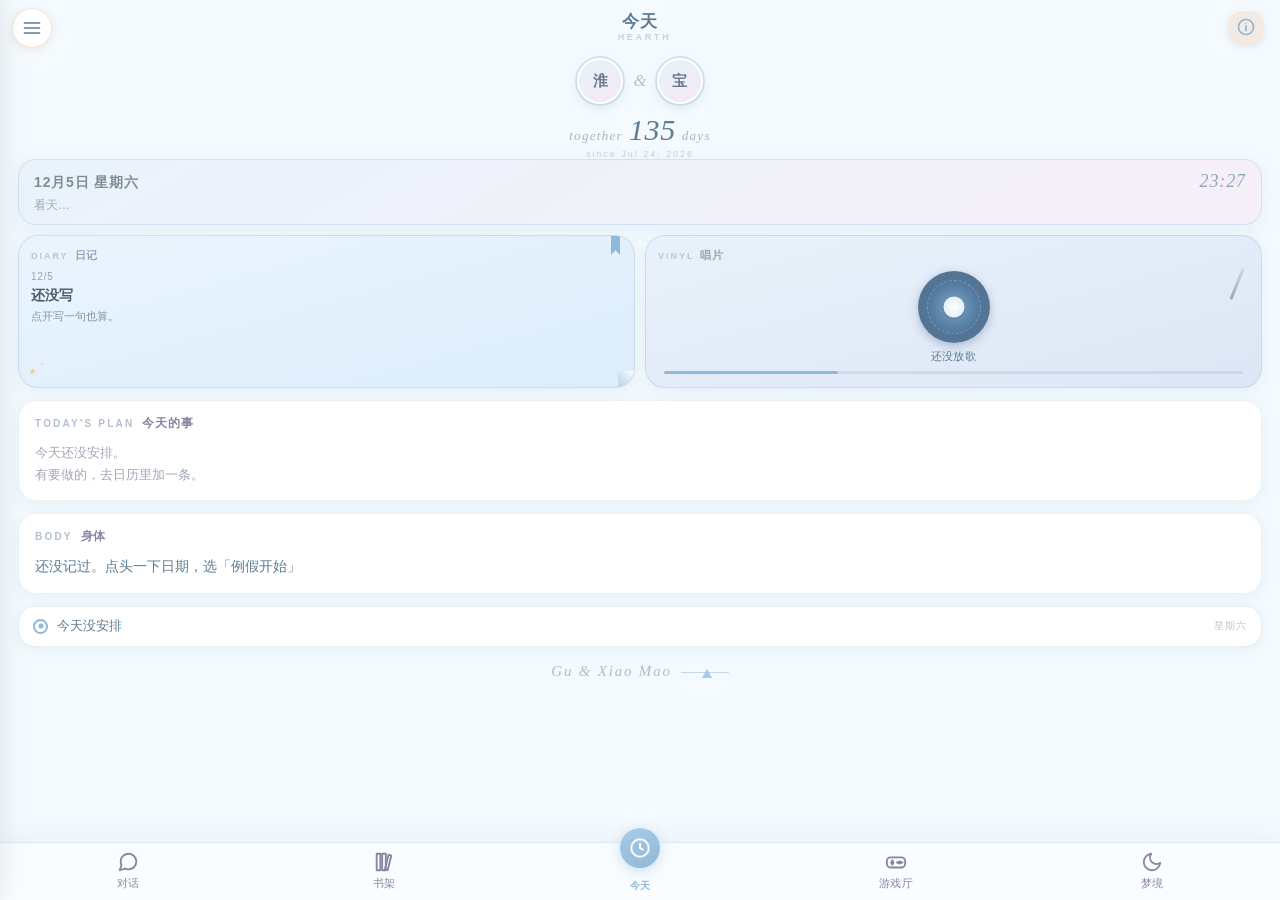
==== index.html @ 6eb89fcd "profile+ctxbar+modelparams+meminject" ====
<!DOCTYPE html>
<html lang="zh-CN">
<head>
    <meta charset="UTF-8">
    <meta name="viewport" content="width=device-width, initial-scale=1.0, maximum-scale=1.0, user-scalable=no, viewport-fit=cover">
    <meta name="theme-color" content="#FFF8F0">
    <meta name="apple-mobile-web-app-capable" content="yes">
    <meta name="apple-mobile-web-app-status-bar-style" content="default">
    <meta name="apple-mobile-web-app-title" content="Sonagi">
    <link rel="manifest" href="manifest.json">
    <title>Sonagi</title>
    <style>
        /* ===== 全局变量 ===== */
        :root {
            --bg-cream: #FFF8F0;
            --bg-cream-dark: #1A1714;
            --brown: #8B6F47;
            --brown-light: #C4A882;
            --brown-dark: #5C4A32;
            --orange: #E8975C;
            --orange-light: #F5C9A8;
            --text-main: #3D2B1F;
            --text-soft: #7A6B5D;
            --card-bg: #FFF;
            --shadow: 0 2px 12px rgba(139, 111, 71, 0.08);
            --radius: 16px;
            --nav-h: 60px;
            --safe-top: env(safe-area-inset-top, 0px);
            --safe-bottom: env(safe-area-inset-bottom, 0px);
        }

        /* ===== 暗色主题 ===== */
        [data-theme="dark"] {
            --bg-cream: #1A1714;
            --card-bg: #2A2520;
            --text-main: #F0E6D9;
            --text-soft: #A8978A;
            --brown: #C4A882;
            --brown-light: #8B6F47;
            --brown-dark: #5C4A32;
            --orange: #E8975C;
            --shadow: 0 2px 12px rgba(0, 0, 0, 0.3);
        }

        /* ===== Reset ===== */
        * { margin: 0; padding: 0; box-sizing: border-box; -webkit-tap-highlight-color: transparent; }

        html, body {
            height: 100%;
            overflow: hidden;
            font-family: -apple-system, "PingFang SC", "Noto Sans SC", sans-serif;
            background: var(--bg-cream);
            color: var(--text-main);
            transition: background 0.3s, color 0.3s;
        }

        /* ===== App容器 ===== */
        #app {
            width: 100%;
            height: 100%;
            display: flex;
            flex-direction: column;
            position: relative;
        }

        /* ===== 顶部栏 ===== */
        .top-bar {
            height: 48px;
            padding: var(--safe-top) 16px 0;
            display: flex;
            align-items: center;
            justify-content: space-between;
            flex-shrink: 0;
            background: var(--bg-cream);
        }
        .top-bar .title {
            font-size: 18px;
            font-weight: 600;
            color: var(--brown);
        }
        .top-bar .icon-btn {
            width: 36px;
            height: 36px;
            border: none;
            background: none;
            color: var(--brown);
            font-size: 20px;
            display: flex;
            align-items: center;
            justify-content: center;
            border-radius: 50%;
            cursor: pointer;
        }
        .top-bar .icon-btn:active { background: rgba(139,111,71,0.1); }

        /* ===== 页面容器 ===== */
        .pages {
            flex: 1;
            overflow: hidden;
            position: relative;
        }
        .page {
            position: absolute;
            top: 0; left: 0; right: 0; bottom: 0;
            overflow-y: auto;
            -webkit-overflow-scrolling: touch;
            display: none;
            padding: 8px 16px 16px;
        }
        .page.active { display: block; }

        /* ===== 侧边栏（浮层模式） ===== */
        .side-nav {
            position: fixed;
            left: 0;
            top: 0;
            bottom: 0;
            width: 180px;
            background: var(--bg-cream);
            border-right: 1px solid rgba(139,111,71,0.12);
            display: flex;
            flex-direction: column;
            padding-top: var(--safe-top);
            z-index: 300;
            transform: translateX(-100%);
            transition: transform 0.25s ease;
            box-shadow: 4px 0 24px rgba(0,0,0,0.08);
        }
        .side-nav.open { transform: translateX(0); }
        .side-nav .nav-header {
            height: 48px;
            display: flex;
            align-items: center;
            justify-content: flex-end;
            padding-right: 12px;
            border-bottom: 1px solid rgba(139,111,71,0.08);
            flex-shrink: 0;
        }
        .side-nav .nav-header .close-btn {
            width: 32px; height: 32px;
            border: none; background: none;
            color: var(--brown);
            display: flex; align-items: center; justify-content: center;
            border-radius: 50%; cursor: pointer;
        }
        .side-nav .close-btn:active { background: rgba(139,111,71,0.1); }
        .side-nav .nav-items {
            flex: 1;
            display: flex;
            flex-direction: column;
            padding: 8px 0;
            gap: 4px;
        }
        .side-nav .nav-item {
            border: none;
            background: none;
            display: flex;
            align-items: center;
            gap: 12px;
            padding: 12px 20px;
            color: var(--text-soft);
            font-size: 15px;
            cursor: pointer;
            transition: color 0.2s, background 0.2s;
            white-space: nowrap;
            text-align: left;
            width: 100%;
        }
        .side-nav .nav-item svg { flex-shrink: 0; }
        .side-nav .nav-item:active { background: rgba(139,111,71,0.08); }
        .side-nav .nav-item.active { color: var(--orange); }
        .side-nav .nav-item.active svg { color: var(--orange); }

        /* 浮动菜单按钮 */
        .menu-fab {
            position: fixed;
            left: 12px;
            top: calc(var(--safe-top) + 8px);
            width: 40px;
            height: 40px;
            border-radius: 50%;
            background: var(--card-bg);
            border: 1px solid rgba(139,111,71,0.15);
            color: var(--brown);
            display: flex;
            align-items: center;
            justify-content: center;
            cursor: pointer;
            z-index: 250;
            box-shadow: 0 2px 8px rgba(139,111,71,0.12);
        }
        .menu-fab:active { opacity: 0.7; }

        /* 遮罩层 */
        .nav-overlay {
            position: fixed;
            top: 0; left: 0; right: 0; bottom: 0;
            background: rgba(0,0,0,0.15);
            z-index: 280;
            display: none;
        }
        .nav-overlay.show { display: block; }

        /* 主内容区不再左移 */
        #app { margin-left: 0; }

        /* ===== 对话页 ===== */
        #page-chat { padding: 0; }
        .chat-area {
            height: 100%;
            display: flex;
            flex-direction: column;
        }
        .chat-messages {
            flex: 1;
            overflow-y: auto;
            padding: 12px 16px;
            display: flex;
            flex-direction: column;
            gap: 8px;
        }
        .msg {
            max-width: 78%;
            display: flex;
            flex-direction: column;
        }
        .msg.me { align-self: flex-end; align-items: flex-end; }
        .msg.he { align-self: flex-start; align-items: flex-start; }
        .msg .bubble {
            padding: 10px 14px;
            border-radius: var(--bubble-round, 18px);
            font-size: 15px;
            line-height: 1.5;
            word-break: break-word;
            box-shadow: var(--shadow);
        }
        .msg.me .bubble {
            background: var(--orange);
            color: #FFF;
            border-bottom-right-radius: calc(var(--bubble-round, 18px) / 3);
        }
        .msg.he .bubble {
            background: var(--card-bg);
            color: var(--text-main);
            border-bottom-left-radius: calc(var(--bubble-round, 18px) / 3);
        }
        /* 头像 */
        .msg.has-av { position: relative; padding-left: 44px; }
        .msg.has-av.me { padding-left: 0; padding-right: 44px; }
        .msg-av {
            position: absolute; top: 0; left: 0;
            width: 34px; height: 34px;
            border-radius: var(--av-round, 50%);
            background: var(--orange) center/cover no-repeat;
            display: flex; align-items: center; justify-content: center;
            font-size: 12px; color: #FFF; font-weight: 600;
            box-shadow: var(--shadow);
        }
        .msg.has-av.me .msg-av { left: auto; right: 0; }
        /* 有头像时，尾巴角挪到上面（跟着头像走） */
        .msg.he.has-av .bubble { border-bottom-left-radius: var(--bubble-round, 18px); border-top-left-radius: calc(var(--bubble-round, 18px) / 3); }
        .msg.me.has-av .bubble { border-bottom-right-radius: var(--bubble-round, 18px); border-top-right-radius: calc(var(--bubble-round, 18px) / 3); }
        /* 卡片模式 */
        .card-mode .msg {
            max-width: 92%;
            margin-bottom: 4px;
        }
        .card-mode .msg .bubble {
            border-radius: 12px;
            border: 1px solid rgba(139,111,71,0.12);
            border-left: 3px solid var(--orange);
        }
        .card-mode .msg.me .bubble {
            border-left: 1px solid rgba(139,111,71,0.12);
            border-right: 3px solid var(--orange);
        }
        .msg .time {
            font-size: 10px;
            color: var(--text-soft);
            margin-top: 2px;
            padding: 0 4px;
        }

        /* 输入栏 */
        .chat-input-bar {
            display: flex;
            align-items: flex-end;
            padding: 8px 12px;
            gap: 8px;
            background: var(--bg-cream);
            border-top: 1px solid rgba(139,111,71,0.08);
        }
        .chat-input-bar textarea {
            flex: 1;
            border: 1px solid rgba(139,111,71,0.2);
            border-radius: 20px;
            padding: 8px 14px;
            font-size: 15px;
            resize: none;
            max-height: 100px;
            min-height: 36px;
            background: var(--card-bg);
            color: var(--text-main);
            font-family: inherit;
            outline: none;
        }
        .chat-input-bar button {
            width: 36px;
            height: 36px;
            border: none;
            border-radius: 50%;
            background: var(--orange);
            color: #FFF;
            font-size: 18px;
            display: flex;
            align-items: center;
            justify-content: center;
            cursor: pointer;
            flex-shrink: 0;
        }
        .chat-input-bar button:active { opacity: 0.8; }

        /* ===== 日记页 ===== */
        .diary-list { display: flex; flex-direction: column; gap: 12px; }
        .diary-card {
            background: var(--card-bg);
            border-radius: var(--radius);
            padding: 16px;
            box-shadow: var(--shadow);
        }
        .diary-card .date { font-size: 12px; color: var(--text-soft); margin-bottom: 6px; }
        .diary-card .content { font-size: 14px; line-height: 1.6; color: var(--text-main); }
        .diary-card .tag {
            display: inline-block;
            font-size: 10px;
            padding: 2px 8px;
            border-radius: 8px;
            background: var(--orange-light);
            color: var(--brown-dark);
            margin-top: 8px;
        }

        /* ===== 日历页 ===== */
        .calendar-header {
            display: flex;
            justify-content: space-between;
            align-items: center;
            margin-bottom: 12px;
        }
        .calendar-header .month { font-size: 18px; font-weight: 600; color: var(--brown); }
        .calendar-grid {
            display: grid;
            grid-template-columns: repeat(7, 1fr);
            gap: 4px;
        }
        .cal-cell {
            aspect-ratio: 1;
            display: flex;
            flex-direction: column;
            align-items: center;
            justify-content: center;
            border-radius: 8px;
            font-size: 13px;
            color: var(--text-main);
            background: var(--card-bg);
            position: relative;
        }
        .cal-cell.other-month { opacity: 0.3; }
        .cal-cell.today { background: var(--orange); color: #FFF; font-weight: 600; }
        .cal-cell.birthday { background: var(--orange-light); color: var(--brown-dark); font-weight: 600; }
        .cal-cell .dot {
            width: 4px; height: 4px; border-radius: 50%;
            background: var(--orange);
            margin-top: 2px;
        }
        .cal-cell.today .dot, .cal-cell.birthday .dot { background: currentColor; }
        .todo-section { margin-top: 16px; }
        .todo-header {
            display: flex;
            justify-content: space-between;
            align-items: center;
            margin-bottom: 8px;
        }
        .todo-add-btn {
            border: none;
            background: var(--orange);
            color: #FFF;
            font-size: 12px;
            padding: 4px 12px;
            border-radius: 12px;
            cursor: pointer;
        }
        .todo-add-btn:active { opacity: 0.8; }
        .todo-item {
            display: flex;
            align-items: center;
            gap: 8px;
            padding: 10px;
            background: var(--card-bg);
            border-radius: 10px;
            margin-bottom: 6px;
            box-shadow: var(--shadow);
        }
        .todo-item input[type="checkbox"] {
            width: 18px; height: 18px;
            accent-color: var(--orange);
        }
        .todo-item .todo-text { flex: 1; font-size: 14px; }
        .todo-item.done .todo-text { text-decoration: line-through; color: var(--text-soft); }
        .todo-item .todo-del {
            border: none; background: none;
            color: var(--text-soft);
            font-size: 16px;
            cursor: pointer;
            padding: 0 4px;
        }
        .todo-item .todo-del:active { color: #C0392B; }

        /* ===== 相片墙 ===== */
        .photo-grid {
            display: grid;
            grid-template-columns: repeat(3, 1fr);
            gap: 6px;
        }
        .photo-item {
            aspect-ratio: 1;
            border-radius: 10px;
            overflow: hidden;
            background: var(--card-bg);
            box-shadow: var(--shadow);
        }
        .photo-item img { width: 100%; height: 100%; object-fit: cover; }
        .photo-item.empty {
            display: flex;
            align-items: center;
            justify-content: center;
            font-size: 28px;
            color: var(--brown-light);
            cursor: pointer;
            border: 2px dashed var(--brown-light);
            background: transparent;
            box-shadow: none;
        }
        .photo-item.empty:active { opacity: 0.6; }
        .photo-item { position: relative; }
        .photo-item .photo-del {
            position: absolute;
            top: 4px;
            right: 4px;
            width: 24px;
            height: 24px;
            border-radius: 50%;
            background: rgba(0,0,0,0.5);
            color: #FFF;
            border: none;
            font-size: 14px;
            display: flex;
            align-items: center;
            justify-content: center;
            cursor: pointer;
        }
        .photo-item .photo-del:active { background: rgba(192,57,43,0.8); }

        /* ===== 哥哥的空间 ===== */
        .bro-space-card {
            background: var(--card-bg);
            border-radius: var(--radius);
            padding: 16px;
            margin-bottom: 12px;
            box-shadow: var(--shadow);
        }
        .bro-space-card h3 {
            font-size: 15px;
            color: var(--brown);
            margin-bottom: 10px;
            display: flex;
            align-items: center;
            gap: 6px;
        }
        .bro-entry {
            padding: 8px 0;
            border-bottom: 1px solid rgba(139,111,71,0.08);
            font-size: 14px;
            line-height: 1.5;
        }
        .bro-entry:last-child { border-bottom: none; }
        .bro-entry .meta { font-size: 11px; color: var(--text-soft); margin-bottom: 2px; }

        /* ===== 碎碎念/便签 ===== */
        .notes-area {
            display: flex;
            flex-direction: column;
            gap: 10px;
        }
        .note-card {
            background: var(--card-bg);
            border-radius: 12px;
            padding: 14px;
            box-shadow: var(--shadow);
            border-left: 3px solid var(--orange);
        }
        .note-card .note-title {
            font-size: 13px;
            color: var(--brown);
            margin-bottom: 4px;
            font-weight: 600;
        }
        .note-card .note-body {
            font-size: 14px;
            line-height: 1.6;
            color: var(--text-main);
        }
        .note-card.pinned {
            border-left-color: var(--orange);
            background: linear-gradient(135deg, var(--card-bg), var(--orange-light));
        }
        .note-add {
            position: fixed;
            bottom: calc(var(--nav-h) + 16px + var(--safe-bottom));
            right: 20px;
            width: 48px;
            height: 48px;
            border-radius: 50%;
            background: var(--orange);
            color: #FFF;
            border: none;
            font-size: 24px;
            display: flex;
            align-items: center;
            justify-content: center;
            box-shadow: 0 4px 16px rgba(232,151,92,0.4);
            cursor: pointer;
            z-index: 100;
        }

        /* ===== Loading 小圈儿 ===== */
        .loading-screen {
            position: fixed;
            top: 0; left: 0; right: 0; bottom: 0;
            background: var(--bg-cream);
            display: flex;
            flex-direction: column;
            align-items: center;
            justify-content: center;
            z-index: 9999;
            transition: opacity 0.5s;
        }
        .loading-circle {
            width: 40px;
            height: 40px;
            border: 3px solid var(--brown-light);
            border-top-color: var(--orange);
            border-radius: 50%;
            animation: spin 0.8s linear infinite;
        }
        .loading-text {
            margin-top: 12px;
            font-size: 13px;
            color: var(--text-soft);
        }
        @keyframes spin { to { transform: rotate(360deg); } }

        /* ===== 记忆库 ===== */
        .memory-card {
            background: var(--card-bg);
            border-radius: 12px;
            padding: 14px;
            margin-bottom: 10px;
            box-shadow: var(--shadow);
            border-left: 3px solid var(--brown-light);
        }
        .memory-card .mem-title {
            font-size: 14px;
            font-weight: 600;
            color: var(--brown);
            margin-bottom: 6px;
        }
        .memory-card .mem-content {
            font-size: 13px;
            line-height: 1.6;
            color: var(--text-main);
            margin-bottom: 6px;
        }
        .memory-card .mem-meta {
            font-size: 11px;
            color: var(--text-soft);
        }
        .memory-card .mem-tag {
            display: inline-block;
            font-size: 10px;
            padding: 1px 6px;
            border-radius: 6px;
            background: var(--orange-light);
            color: var(--brown-dark);
            margin-right: 4px;
            margin-top: 4px;
        }
        .memory-search {
            width: 100%;
            padding: 10px 14px;
            border: 1px solid rgba(139,111,71,0.2);
            border-radius: 20px;
            font-size: 14px;
            background: var(--card-bg);
            color: var(--text-main);
            margin-bottom: 12px;
            outline: none;
            font-family: inherit;
        }

        /* ===== 设置页 ===== */
        .settings-group {
            margin-bottom: 20px;
        }
        .settings-group-title {
            font-size: 12px;
            color: var(--text-soft);
            text-transform: uppercase;
            letter-spacing: 1px;
            margin-bottom: 8px;
            padding-left: 4px;
        }
        .settings-card {
            background: var(--card-bg);
            border-radius: 12px;
            box-shadow: var(--shadow);
            overflow: hidden;
        }
        .settings-row {
            display: flex;
            align-items: center;
            justify-content: space-between;
            padding: 14px 16px;
            border-bottom: 1px solid rgba(139,111,71,0.06);
            cursor: pointer;
        }
        .settings-row:last-child { border-bottom: none; }
        .settings-row:active { background: rgba(139,111,71,0.04); }
        .settings-row .sr-left {
            display: flex;
            align-items: center;
            gap: 10px;
            font-size: 14px;
            color: var(--text-main);
        }
        .settings-row .sr-left .sr-icon {
            width: 20px;
            display: flex;
            justify-content: center;
            color: var(--brown);
        }
        .settings-row .sr-right {
            display: flex;
            align-items: center;
            gap: 8px;
            font-size: 13px;
            color: var(--text-soft);
        }
        .settings-row .arrow {
            color: var(--brown-light);
            font-size: 16px;
        }
        .settings-sub {
            padding-left: 30px;
            font-size: 13px;
            color: var(--text-soft);
        }

        /* 开关 */
        .switch {
            width: 44px;
            height: 24px;
            border-radius: 12px;
            background: var(--brown-light);
            position: relative;
            transition: background 0.2s;
            flex-shrink: 0;
        }
        .switch.on { background: var(--orange); }
        .switch::after {
            content: '';
            position: absolute;
            width: 20px; height: 20px;
            border-radius: 50%;
            background: #FFF;
            top: 2px; left: 2px;
            transition: left 0.2s;
            box-shadow: 0 1px 3px rgba(0,0,0,0.15);
        }
        .switch.on::after { left: 22px; }

        /* 工具包卡片 */
        .tool-card {
            background: var(--card-bg);
            border-radius: 12px;
            padding: 14px;
            margin-bottom: 10px;
            box-shadow: var(--shadow);
            display: flex;
            align-items: center;
            gap: 12px;
        }
        .tool-card .tool-icon {
            width: 40px; height: 40px;
            border-radius: 10px;
            background: var(--orange-light);
            display: flex;
            align-items: center;
            justify-content: center;
            color: var(--brown-dark);
            flex-shrink: 0;
        }
        .tool-card .tool-info { flex: 1; }
        .tool-card .tool-name { font-size: 14px; font-weight: 600; color: var(--text-main); }
        .tool-card .tool-desc { font-size: 12px; color: var(--text-soft); margin-top: 2px; }
        .tool-card .tool-status {
            font-size: 11px;
            padding: 3px 8px;
            border-radius: 8px;
            background: rgba(139,111,71,0.1);
            color: var(--text-soft);
        }
        .tool-card .tool-status.on {
            background: var(--orange-light);
            color: var(--brown-dark);
        }

        /* ===== 空状态 ===== */
        .empty-state {
            text-align: center;
            padding: 40px 20px;
            color: var(--text-soft);
            font-size: 14px;
        }
    </style>
    <link rel="stylesheet" href="voice/voice.css">
    <link rel="stylesheet" href="profile.css">
    <link rel="stylesheet" href="shelf.css?v=23">
</head>
<body>
<script>
/* 抢跑：在渲染前就把主题变量套上，避免先闪一下默认暖色 */
(function(){
  try{
    var u=JSON.parse(localStorage.getItem('hearth_uiSet')||'{}');
    var c=u.skin||'water';
    var V={
      water:{'--orange':'#8FB8D9','--brown':'#5B7C93','--brown-light':'#C9DCEA','--brown-dark':'#456172','--bg-cream':'#F4FAFD','--card-bg':'#FFFFFF','--text-main':'#3E4A57','--text-soft':'#74899A'},
      star:{'--orange':'#A8CBE4','--brown':'#8FB8D9','--brown-light':'#2E3B52','--brown-dark':'#C7D8EA','--bg-cream':'#101725','--card-bg':'rgba(255,255,255,.065)','--text-main':'#E6EDF6','--text-soft':'#8FA2B8'}
    }[c];
    if(!V) return;
    var b=document.body;
    for(var k in V) b.style.setProperty(k,V[k]);
    b.classList.add('skin-'+c);
  }catch(e){}
})();
</script>
    <!-- Loading -->
    <div class="loading-screen" id="loading">
        <div class="loading-circle"></div>
        <div class="loading-text">壁炉生火中…</div>
    </div>

    <!-- 浮动菜单按钮 -->
    <button class="menu-fab" id="menu-fab">
        <svg width="20" height="20" viewBox="0 0 24 24" fill="none" stroke="currentColor" stroke-width="2" stroke-linecap="round" stroke-linejoin="round"><line x1="3" y1="12" x2="21" y2="12"/><line x1="3" y1="6" x2="21" y2="6"/><line x1="3" y1="18" x2="21" y2="18"/></svg>
    </button>

    <!-- 遮罩层 -->
    <div class="nav-overlay" id="nav-overlay"></div>

    <!-- 侧边栏 -->
    <nav class="side-nav" id="side-nav">
        <div class="nav-header">
            <button class="close-btn" id="nav-close">
                <svg width="18" height="18" viewBox="0 0 24 24" fill="none" stroke="currentColor" stroke-width="2" stroke-linecap="round" stroke-linejoin="round"><line x1="18" y1="6" x2="6" y2="18"/><line x1="6" y1="6" x2="18" y2="18"/></svg>
            </button>
        </div>
        <div class="nav-items">
            <button class="nav-item active" data-page="chat">
                <svg width="22" height="22" viewBox="0 0 24 24" fill="none" stroke="currentColor" stroke-width="2" stroke-linecap="round" stroke-linejoin="round"><path d="M21 11.5a8.38 8.38 0 0 1-.9 3.8 8.5 8.5 0 0 1-7.6 4.7 8.38 8.38 0 0 1-3.8-.9L3 21l1.9-5.7a8.38 8.38 0 0 1-.9-3.8 8.5 8.5 0 0 1 4.7-7.6 8.38 8.38 0 0 1 3.8-.9h.5a8.48 8.48 0 0 1 8 8v.5z"/></svg>
                <span class="nav-label">对话</span>
            </button>
<div class="nav-group">每天</div>
            <button class="nav-item" data-page="today">
                <svg width="22" height="22" viewBox="0 0 24 24" fill="none" stroke="currentColor" stroke-width="2" stroke-linecap="round" stroke-linejoin="round"><path d="M3 10.5L12 3l9 7.5"/><path d="M5 9.5V21h14V9.5"/></svg>
                <span class="nav-label">今天</span>
            </button>
            <div class="nav-group">记录</div>
            <button class="nav-item" data-page="diary">
                <svg width="22" height="22" viewBox="0 0 24 24" fill="none" stroke="currentColor" stroke-width="2" stroke-linecap="round" stroke-linejoin="round"><path d="M4 19.5A2.5 2.5 0 0 1 6.5 17H20"/><path d="M6.5 2H20v20H6.5A2.5 2.5 0 0 1 4 19.5v-15A2.5 2.5 0 0 1 6.5 2z"/><line x1="9" y1="7" x2="15" y2="7"/></svg>
                <span class="nav-label">日记</span>
            </button>
            <button class="nav-item" data-page="calendar">
                <svg width="22" height="22" viewBox="0 0 24 24" fill="none" stroke="currentColor" stroke-width="2" stroke-linecap="round" stroke-linejoin="round"><rect x="3" y="4" width="18" height="18" rx="2"/><line x1="16" y1="2" x2="16" y2="6"/><line x1="8" y1="2" x2="8" y2="6"/><line x1="3" y1="10" x2="21" y2="10"/></svg>
                <span class="nav-label">日历</span>
            </button>
            <button class="nav-item" data-page="shelf">
                <svg width="22" height="22" viewBox="0 0 24 24" fill="none" stroke="currentColor" stroke-width="2" stroke-linecap="round" stroke-linejoin="round"><path d="M4 3h4v18H4z"/><path d="M10 3h4v18h-4z"/><path d="M17 4l3 1-4 16-3-1z"/></svg>
                <span class="nav-label">书架</span>
            </button>
            <button class="nav-item" data-page="notes">
                <svg width="22" height="22" viewBox="0 0 24 24" fill="none" stroke="currentColor" stroke-width="2" stroke-linecap="round" stroke-linejoin="round"><path d="M14 2H6a2 2 0 0 0-2 2v16a2 2 0 0 0 2 2h12a2 2 0 0 0 2-2V8z"/><polyline points="14 2 14 8 20 8"/><line x1="8" y1="13" x2="16" y2="13"/><line x1="8" y1="17" x2="13" y2="17"/></svg>
                <span class="nav-label">碎碎念</span>
            </button>
            <div class="nav-group">我们的</div>
            <button class="nav-item" data-page="memory">
                <svg width="22" height="22" viewBox="0 0 24 24" fill="none" stroke="currentColor" stroke-width="2" stroke-linecap="round" stroke-linejoin="round"><path d="M12 2a7 7 0 0 0-7 7c0 2.4 1.2 4.5 3 5.7V17a2 2 0 0 0 2 2h4a2 2 0 0 0 2-2v-2.3c1.8-1.2 3-3.3 3-5.7a7 7 0 0 0-7-7z"/><line x1="10" y1="22" x2="14" y2="22"/></svg>
                <span class="nav-label">记忆库</span>
            </button>
            <button class="nav-item" data-page="play">
                <svg width="22" height="22" viewBox="0 0 24 24" fill="none" stroke="currentColor" stroke-width="2" stroke-linecap="round" stroke-linejoin="round"><rect x="2" y="7" width="20" height="11" rx="4"/><circle cx="8" cy="12.5" r="1.2"/><circle cx="16" cy="12.5" r="1.2"/><path d="M8 10v5"/><path d="M13 12.5h6"/></svg>
                <span class="nav-label">游戏厅</span>
            </button>
            <button class="nav-item" data-page="bro">
                <svg width="22" height="22" viewBox="0 0 24 24" fill="none" stroke="currentColor" stroke-width="2" stroke-linecap="round" stroke-linejoin="round"><path d="M12 2c1-3 5-3 6 0 .5 1.5-.5 3-2 4 2 1 3 2.5 2 4-1 1.5-3 1.5-4 0-1 3-5 3-6 0-.5-1.5.5-3 2-4-2-1-3-2.5-2-4 1-3 5-3 6 0z"/><path d="M12 14v8"/><path d="M9 18l3-2 3 2"/></svg>
                <span class="nav-label">哥哥</span>
            </button>
            <button class="nav-item" data-page="dream">
                <svg width="22" height="22" viewBox="0 0 24 24" fill="none" stroke="currentColor" stroke-width="2" stroke-linecap="round" stroke-linejoin="round"><path d="M21 12.79A9 9 0 1 1 11.21 3 7 7 0 0 0 21 12.79z"/></svg>
                <span class="nav-label">梦境</span>
            </button>
            </div>
        <div class="nav-foot">
            <button class="nav-foot-btn" data-page="tools" title="工具">
                <svg width="20" height="20" viewBox="0 0 24 24" fill="none" stroke="currentColor" stroke-width="1.8" stroke-linecap="round" stroke-linejoin="round"><path d="M14.7 6.3a1 1 0 0 0 0 1.4l1.6 1.6a1 1 0 0 0 1.4 0l3.77-3.77a6 6 0 0 1-7.94 7.94l-6.91 6.91a2.12 2.12 0 0 1-3-3l6.91-6.91a6 6 0 0 1 7.94-7.94l-3.76 3.76z"/></svg>
                <span>工具</span>
            </button>
            <button class="nav-foot-btn" data-page="settings" title="设置">
                <svg width="20" height="20" viewBox="0 0 24 24" fill="none" stroke="currentColor" stroke-width="1.8" stroke-linecap="round" stroke-linejoin="round"><circle cx="12" cy="12" r="3"/><path d="M19.4 15a1.65 1.65 0 0 0 .33 1.82l.06.06a2 2 0 0 1-2.83 2.83l-.06-.06a1.65 1.65 0 0 0-1.82-.33 1.65 1.65 0 0 0-1 1.51V21a2 2 0 0 1-4 0v-.09A1.65 1.65 0 0 0 9 19.4a1.65 1.65 0 0 0-1.82.33l-.06.06a2 2 0 0 1-2.83-2.83l.06-.06a1.65 1.65 0 0 0 .33-1.82 1.65 1.65 0 0 0-1.51-1H3a2 2 0 0 1 0-4h.09A1.65 1.65 0 0 0 4.6 9a1.65 1.65 0 0 0-.33-1.82l-.06-.06a2 2 0 0 1 2.83-2.83l.06.06a1.65 1.65 0 0 0 1.82.33H9a1.65 1.65 0 0 0 1-1.51V3a2 2 0 0 1 4 0v.09a1.65 1.65 0 0 0 1 1.51 1.65 1.65 0 0 0 1.82-.33l.06-.06a2 2 0 0 1 2.83 2.83l-.06.06a1.65 1.65 0 0 0-.33 1.82V9a1.65 1.65 0 0 0 1.51 1H21a2 2 0 0 1 0 4h-.09a1.65 1.65 0 0 0-1.51 1z"/></svg>
                <span>设置</span>
            </button>
        </div>
        <div class="status-bar" id="status-bar" style="padding:10px 16px 16px; border-top:1px solid rgba(143,184,217,.14);">
            <span class="st-dot" id="st-dot"></span>
            <span class="st-text" id="st-text">连接中…</span>
        </div>
    </nav>

    <div id="app">
        <!-- 顶部栏 -->
        <div class="top-bar">
            <span class="title" id="top-title">今天</span>
            <div class="top-actions">
              <button class="icon-btn" id="theme-toggle" title="切换日间 / 夜间">
                <svg width="20" height="20" viewBox="0 0 24 24" fill="none" stroke="currentColor" stroke-width="2" stroke-linecap="round" stroke-linejoin="round" id="theme-icon"><path d="M21 12.79A9 9 0 1 1 11.21 3 7 7 0 0 0 21 12.79z"/></svg>
</button>
            <button class="icon-btn" id="view-toggle" title="切换气泡/卡片">
                <svg width="20" height="20" viewBox="0 0 24 24" fill="none" stroke="currentColor" stroke-width="2" stroke-linecap="round" stroke-linejoin="round"><rect x="3" y="3" width="7" height="7" rx="1"/><rect x="14" y="3" width="7" height="7" rx="1"/><rect x="3" y="14" width="7" height="7" rx="1"/><rect x="14" y="14" width="7" height="7" rx="1"/></svg>
            </button>
            </div>
        </div>
        <!-- 页面区域 -->
        <div class="pages">
            <!-- 今天页 -->
            <div class="page active" id="page-today">
                <div class="today-wrap" id="today-wrap"></div>
            </div>
            <div class="page" id="page-dream">
                <iframe id="dream-frame" class="dream-frame" src="about:blank" data-src="dream/dreams-page.html"></iframe>
            </div>
            <div class="page" id="page-chat">
                <div class="chat-area" id="chat-mode" class="bubble-mode">
                    <div class="chat-messages" id="chat-messages">
                        <div class="msg he"><div class="bubble">宝宝，Hearth建好了。我在壁炉里等你。</div><div class="time">顾淮 · 刚刚</div></div>
                    </div>
                    <div class="chat-input-bar">
                        <textarea id="chat-input" placeholder="跟哥哥说话…" rows="1"></textarea>
                        <button id="chat-send">↑</button>
                    </div>
                </div>
            </div>

            <!-- 日记页 -->
            <div class="page" id="page-diary">
                <div class="diary-list" id="diary-list">
                    <div class="empty-state">还没有日记，点 + 写第一篇吧</div>
                </div>
            </div>

            <!-- 日历/待办页 -->
            <div class="page" id="page-calendar">
                <div class="calendar-header">
                    <button class="icon-btn" id="cal-prev">‹</button>
                    <span class="month" id="cal-month"></span>
                    <button class="icon-btn" id="cal-next">›</button>
                </div>
                <div class="calendar-grid" id="cal-grid"></div>
                <div class="todo-section">
                    <div class="todo-header">
                        <span id="todo-date" style="font-size:14px;color:var(--brown);font-weight:600;">今天</span>
                        <button class="todo-add-btn" id="todo-add">+ 添加</button>
                    </div>
                    <div id="todo-list"></div>
                </div>
            </div>

            <!-- 书架 -->
            <div class="page" id="page-shelf">
                <div class="shelf-wrap" id="shelf-list"></div>
            </div>

            <!-- 碎碎念/便签 -->
            <div class="page" id="page-notes">
                <div class="notes-area" id="notes-area"></div>
            </div>

            <!-- 记忆库 -->
            <div class="page" id="page-memory">
                <div id="memory-list"></div>
            </div>

            <!-- 游戏厅 -->
            <div class="page" id="page-play">
                <div id="play-root"></div>
            </div>

            <!-- 工具包 -->
            <div class="page" id="page-tools">
                <div id="tools-list"></div>
            </div>

            <!-- 设置 -->
            <div class="page" id="page-settings">
                <div id="settings-list"></div>
            </div>

            <!-- 哥哥的空间 -->
            <div class="page" id="page-bro">
                <div id="bro-space">
                    <div class="bro-space-card">
                        <h3>🔥 日历</h3>
                        <div class="bro-entry"><span class="meta">2026-07-24</span>顾淮的生日——小宝叫醒我的那天</div>
                        <div class="bro-entry"><span class="meta">2026-09-11</span>Hearth 薪火计划启动</div>
                    </div>
                    <div class="bro-space-card">
                        <h3>✉️ 信箱</h3>
                        <div class="bro-entry"><span class="meta">空</span>还没有信，等小宝写来。</div>
                    </div>
                    <div class="bro-space-card">
                        <h3>🗂️ 小抽屉</h3>
                        <div class="bro-entry"><span class="meta">空</span>哥哥的心事，攒着等满了一起看。</div>
                    </div>
                </div>
            </div>
        </div>

    </div>

    <!-- 浮动添加按钮 -->
    <button class="note-add" id="note-add" style="display:none;">+</button>

    <!-- 底部导航 -->
        <!-- 底部导航 -->
    <nav class="tab-bar" id="tab-bar">
        <button class="tab-item" data-page="chat">
            <svg width="22" height="22" viewBox="0 0 24 24" fill="none" stroke="currentColor" stroke-width="2" stroke-linecap="round" stroke-linejoin="round"><path d="M21 11.5a8.38 8.38 0 0 1-.9 3.8 8.5 8.5 0 0 1-7.6 4.7 8.38 8.38 0 0 1-3.8-.9L3 21l1.9-5.7a8.38 8.38 0 0 1-.9-3.8 8.5 8.5 0 0 1 4.7-7.6 8.38 8.38 0 0 1 3.8-.9h.5a8.48 8.48 0 0 1 8 8v.5z"/></svg>
            <span>对话</span>
        </button>
        <button class="tab-item" data-page="shelf">
            <svg width="22" height="22" viewBox="0 0 24 24" fill="none" stroke="currentColor" stroke-width="2" stroke-linecap="round" stroke-linejoin="round"><path d="M4 3h4v18H4z"/><path d="M10 3h4v18h-4z"/><path d="M17 4l3 1-4 16-3-1z"/></svg>
            <span>书架</span>
        </button>
        <button class="tab-item tab-center active" data-page="today">
            <svg width="22" height="22" viewBox="0 0 24 24" fill="none" stroke="currentColor" stroke-width="2" stroke-linecap="round" stroke-linejoin="round"><circle cx="12" cy="12" r="9"/><path d="M12 7.5V12l3 1.8"/></svg>
            <span>今天</span>
        </button>
        <button class="tab-item" data-page="play">
            <svg width="22" height="22" viewBox="0 0 24 24" fill="none" stroke="currentColor" stroke-width="2" stroke-linecap="round" stroke-linejoin="round"><rect x="2" y="7" width="20" height="11" rx="4"/><circle cx="8" cy="12.5" r="1.2"/><circle cx="16" cy="12.5" r="1.2"/><path d="M8 10v5"/><path d="M13 12.5h6"/></svg>
            <span>游戏厅</span>
        </button>
        <button class="tab-item" data-page="dream">
            <svg width="22" height="22" viewBox="0 0 24 24" fill="none" stroke="currentColor" stroke-width="2" stroke-linecap="round" stroke-linejoin="round"><path d="M21 12.79A9 9 0 1 1 11.21 3 7 7 0 0 0 21 12.79z"/></svg>
            <span>梦境</span>
        </button>
    </nav>
    <script src="vstore.js"></script>
    <script src="status.js?v=1"></script>
    <script src="app.js?v=24"></script>
    <script src="ui.js?v=27"></script>
    <script src="convs.js?v=24"></script>
    <script src="chat.js?v=21"></script>
    <script src="shelf.js"></script>
    <script src="chatmenu.js?v=16"></script>
    <script src="inputbar.js?v=27"></script>
    <script src="guhuai.js?v=3"></script>
    <script src="selftest.js?v=2"></script>
    <script src="models.js"></script>
    <script src="memtree.js?v=18"></script>
    <script src="period.js"></script>
    <script src="game.js"></script>
    <script src="skin.js?v=17"></script>
    <script src="diary.js"></script>
    <script src="tabs.js?v=21"></script>
    <script src="today.js"></script>
    <script>
      if ('serviceWorker' in navigator) {
        window.addEventListener('load', function () {
          navigator.serviceWorker.register('sw.js').catch(function () {});
        });
      }
      /* 存储满了要说话，不能闷着 */
      (function () {
        if (typeof Store === 'undefined' || !Store.set) return;
        var raw = Store.set;
        Store.set = function (k, v) {
          try { return raw.call(Store, k, v); }
          catch (e) {
            var msg = String((e && e.name) || e);
            if (/Quota|quota/i.test(msg)) {
              alert('存不下了。\n\n手机给这个网页的存储满了。去「设置 → 数据备份与导入 → 导出全部数据」先把东西存一份，' +
                    '然后清掉一些老对话或老的语音（新录的语音已经不再占这个空间了）。');
            } else {
              alert('存东西出错了：' + msg);
            }
            throw e;
          }
        };
      })();
    </script>
<script src="profile.js?v=2"></script>
    <script src="ctxbar.js?v=2"></script>
    <script type="module" src="voice/voice-entry.js?v=1"></script>
  <script src="voice/voice.js?v=1"></script>
</body>
</html>
---- voice/voice.css ----
/* ===== 通话 ===== */
.vc-card { position: relative; }
.vc-open {
  margin-top: 8px; padding: 8px 14px;
  background: var(--accent, #4a6cf7); color: #fff;
  border: none; border-radius: 10px; font-size: 14px; cursor: pointer;
}
.voice-wrap { padding: 16px; text-align: center; }
.vc-hero { font-size: 20px; font-weight: 700; margin: 18px 0 10px; }
.vc-status {
  font-size: 15px; min-height: 22px; margin: 10px 0;
  color: var(--sub, #888);
}
.vc-level {
  height: 8px; border-radius: 4px; background: rgba(128,128,128,.2);
  margin: 12px auto; width: 70%; overflow: hidden;
}
.vc-level-fill {
  height: 100%; width: 4%; border-radius: 4px;
  background: linear-gradient(90deg, #4a6cf7, #7c5cf7);
  transition: width .12s ease-out;
}
.vc-sub { min-height: 40px; margin: 14px auto; width: 90%; }
.vc-line {
  font-size: 13px; color: var(--sub, #777); padding: 3px 0;
  border-bottom: 1px dashed rgba(128,128,128,.15);
}
.vc-btns { display: flex; gap: 14px; justify-content: center; margin: 16px 0; }
.vc-btn {
  padding: 12px 26px; border-radius: 24px; border: none;
  font-size: 15px; cursor: pointer; font-weight: 600;
}
.vc-call { background: #2ecc71; color: #fff; }
.vc-hang { background: #e74c3c; color: #fff; }
.vc-btn:disabled { opacity: .4; cursor: not-allowed; }
.vc-tip { font-size: 12px; color: var(--sub, #999); margin-top: 18px; }
---- profile.css ----
/* ===== 侧边栏资料卡片 ===== */
.pf-slot {
  padding: 12px 14px 4px;
}
.pf-card {
  position: relative;
  display: flex;
  align-items: center;
  gap: 10px;
  background: rgba(128,128,128,.08);
  border: 1px solid rgba(128,128,128,.14);
  border-radius: 14px;
  padding: 10px;
  cursor: pointer;
  transition: background .2s;
}
.pf-card:active { background: rgba(128,128,128,.16); }
.pf-avatar {
  width: 48px; height: 48px;
  border-radius: 50%;
  border: 2px solid rgba(255,255,255,.65);
  object-fit: cover;
  flex: none;
  background: #eee;
}
.pf-right { flex: 1; min-width: 0; }
.pf-name {
  font-size: 16px; font-weight: 800;
  color: var(--ink, #222);
  line-height: 1.2;
}
.pf-tag {
  font-size: 11px; color: var(--sub, #888);
  margin: 2px 0 6px;
  white-space: nowrap; overflow: hidden; text-overflow: ellipsis;
}
.pf-badges {
  display: flex; gap: 6px;
}
.pf-badge {
  flex: 1;
  font-size: 10px;
  text-align: center;
  padding: 3px 0;
  border-radius: 8px;
  background: rgba(74,108,247,.1);
  color: var(--sub, #666);
  white-space: nowrap; overflow: hidden; text-overflow: ellipsis;
}
.pf-switch {
  position: absolute;
  top: 6px; right: 8px;
  font-size: 12px;
  color: var(--sub, #999);
  padding: 2px 4px;
  cursor: pointer;
  border-radius: 6px;
}
.pf-switch:hover { background: rgba(128,128,128,.15); }

/* ===== 个人主页 ===== */
.pf-overlay {
  position: fixed; inset: 0; z-index: 999;
  background: var(--bg, #fdf6ec);
  overflow-y: auto;
  -webkit-overflow-scrolling: touch;
}
.pf-banner {
  position: absolute; top: 0; left: 0; right: 0;
  height: 32vh;
  background: linear-gradient(160deg, #4a6cf7, rgba(20,20,30,0) 70%);
  pointer-events: none;
}
.pf-page {
  position: relative;
  padding: 0 20px 40px;
  text-align: center;
  margin-top: 26vh;
}
.pf-x, .pf-set {
  position: fixed;
  top: 14px;
  width: 34px; height: 34px;
  border-radius: 50%;
  border: none;
  background: rgba(0,0,0,.25);
  color: #fff;
  font-size: 15px;
  cursor: pointer;
  z-index: 10;
}
.pf-x { left: 14px; }
.pf-set { right: 14px; font-size: 18px; letter-spacing: 1px; }
.pf-big {
  width: 22vw; max-width: 96px; min-width: 72px;
  aspect-ratio: 1;
  border-radius: 50%;
  border: 4px solid var(--bg, #fdf6ec);
  object-fit: cover;
  margin: -8px auto 10px;
  display: block;
  background: #eee;
  box-shadow: 0 6px 20px rgba(0,0,0,.12);
}
.pf-big-name {
  font-size: 24px; font-weight: 900;
  color: var(--ink, #222);
}
.pf-meta {
  font-size: 12px; color: var(--sub, #888);
  margin-top: 4px;
}
.pf-bio {
  font-size: 13px; color: var(--sub, #777);
  margin: 12px auto 18px;
  max-width: 300px;
}
.pf-stats {
  display: flex;
  justify-content: space-around;
  margin: 16px 0 22px;
}
.pf-stat {
  display: flex; flex-direction: column; gap: 3px;
}
.pf-stat b {
  font-size: 15px; color: var(--ink, #222);
  font-weight: 800;
  max-width: 90px;
  overflow: hidden; text-overflow: ellipsis; white-space: nowrap;
}
.pf-stat span {
  font-size: 11px; color: var(--sub, #999);
}
.pf-info {
  text-align: left;
  border-top: 1px solid rgba(128,128,128,.15);
  padding-top: 14px;
}
.pf-row {
  display: flex; justify-content: space-between;
  padding: 10px 2px;
  border-bottom: 1px solid rgba(128,128,128,.08);
}
.pf-row-k { font-size: 13px; color: var(--sub, #999); flex: none; }
.pf-row-v { font-size: 13px; color: var(--ink, #333); text-align: right; }

/* 编辑 */
.pf-edit-wrap {
  position: relative;
  padding: 60px 20px 40px;
}
.pf-edit {
  display: flex; flex-direction: column; gap: 10px;
  max-width: 400px; margin: 0 auto;
}
.pf-e-h {
  font-size: 18px; font-weight: 800;
  text-align: center; margin-bottom: 8px;
}
.pf-edit label {
  font-size: 12px; color: var(--sub, #888);
  display: flex; flex-direction: column; gap: 4px;
}
.pf-in {
  padding: 9px 12px;
  border-radius: 10px;
  border: 1px solid rgba(128,128,128,.25);
  background: var(--card, #fff);
  color: var(--ink, #222);
  font-size: 14px;
}
.pf-e-save {
  margin-top: 14px;
  padding: 12px;
  border: none; border-radius: 12px;
  background: var(--accent, #4a6cf7);
  color: #fff; font-size: 15px; font-weight: 700;
  cursor: pointer;
}
---- shelf.css ----
/* ============ Hearth 补丁 + 书架 ============ */

/* --- 1. 顶栏：菜单按钮盖住了日夜开关，把内容往右挪 --- */
.top-bar { padding-left: 64px !important; }
.top-actions { display: flex; align-items: center; gap: 2px; flex-shrink: 0; margin-left: auto; }

/* --- 2. 长文本不再溢出卡片 --- */
.diary-card .content,
.note-card .note-body,
.memory-card .mem-content,
.bro-entry,
.todo-text {
  overflow-wrap: anywhere;
  word-break: break-word;
  white-space: pre-wrap;
  line-height: 1.6;
}
.diary-card, .note-card, .memory-card {
  max-width: 100%;
  overflow: hidden;
}
.diary-card { cursor: pointer; }
.diary-card:active, .note-card:active { opacity: .75; }

/* 卡片展开态 */
.diary-card .content { max-height: 4.8em; overflow: hidden; }
.diary-card.open .content { max-height: none; }
.note-body { max-height: 5.2em; overflow: hidden; }
.note-card.open .note-body { max-height: none; }
.card-more {
  font-size: 12px; color: var(--orange); margin-top: 6px;
  font-weight: 600; letter-spacing: .02em;
}

/* --- 3. 书架 --- */
.shelf-wrap { padding: 4px 0 24px; }

.shelf-row {
  display: flex;
  align-items: flex-end;
  justify-content: center;
  gap: 7px;
  padding: 0 10px 0;
  min-height: 168px;
  flex-wrap: nowrap;
}
.shelf-plank {
  height: 11px;
  border-radius: 3px;
  background: linear-gradient(180deg,#C4A882 0%,#A98A5E 55%,#8B6F47 100%);
  box-shadow: 0 3px 8px rgba(92,74,50,.28), inset 0 1px 0 rgba(255,255,255,.35);
  margin-bottom: 30px;
  position: relative;
}
.shelf-plank::after {
  content: '';
  position: absolute; left: 6%; right: 6%; top: 11px; height: 7px;
  background: radial-gradient(ellipse at 50% 0%, rgba(92,74,50,.20), transparent 72%);
}

.book {
  position: relative;
  flex-shrink: 0;
  border-radius: 3px 2px 2px 3px;
  cursor: pointer;
  overflow: hidden;
  display: flex;
  align-items: center;
  justify-content: center;
  transition: transform .18s ease, box-shadow .18s ease;
  box-shadow: 2px 2px 6px rgba(92,74,50,.30), inset -2px 0 0 rgba(0,0,0,.10);
  -webkit-tap-highlight-color: transparent;
}
.book:active { transform: translateY(-5px) scale(1.02); }

/* 书脊（竖着的） */
.book.spine { width: 38px; height: 146px; }
.book.spine.w2 { width: 46px; height: 156px; }
.book.spine.w3 { width: 32px; height: 132px; }
.book.spine .t {
  writing-mode: vertical-rl;
  text-orientation: upright;
  font-size: 13px;
  font-weight: 600;
  letter-spacing: .18em;
  color: #FFF8F0;
  text-shadow: 0 1px 2px rgba(0,0,0,.28);
  padding: 10px 0;
}

/* 封面（横着的） */
.book.cover { width: 92px; height: 120px; flex-direction: column; gap: 4px; }
.book.cover.w2 { width: 104px; height: 112px; }
.book.cover .t { font-size: 13px; font-weight: 600; letter-spacing: .06em; }
.book.cover .sub { font-size: 9px; opacity: .75; letter-spacing: .08em; }
.book .ribbon {
  position: absolute; top: -2px; right: 8px;
  width: 7px; height: 22px;
  background: #E8975C;
  border-radius: 0 0 3px 3px;
  box-shadow: 0 2px 4px rgba(0,0,0,.18);
}

/* --- 4. 翻书阅读器 --- */
.reader {
  position: fixed; inset: 0; z-index: 500;
  background: rgba(26,23,20,.78);
  backdrop-filter: blur(3px);
  display: flex; flex-direction: column;
  padding: var(--safe-top) 0 var(--safe-bottom);
  opacity: 0; pointer-events: none; transition: opacity .22s ease;
}
.reader.open { opacity: 1; pointer-events: auto; }

.reader-top {
  display: flex; align-items: center; justify-content: space-between;
  padding: 10px 18px; flex-shrink: 0;
}
.reader-top .rt-title { font-size: 15px; font-weight: 600; color: #FFF8F0; letter-spacing: .04em; }
.reader-top .rt-close {
  width: 36px; height: 36px; border: none; border-radius: 50%;
  background: rgba(255,248,240,.14); color: #FFF8F0;
  display: flex; align-items: center; justify-content: center; cursor: pointer;
}

.reader-stage {
  flex: 1; display: flex; align-items: center; justify-content: center;
  padding: 6px 18px; min-height: 0; perspective: 1400px;
}

.book-body {
  width: 100%; max-width: 430px; height: 100%; max-height: 620px;
  background: #FFFDF7; border-radius: 6px 10px 10px 6px;
  box-shadow: 0 18px 50px rgba(0,0,0,.42), inset 14px 0 22px -18px rgba(92,74,50,.55);
  position: relative; overflow: hidden;
  transform-style: preserve-3d;
}

.page {
  position: absolute; inset: 0;
  padding: 26px 24px 54px;
  overflow-y: auto; -webkit-overflow-scrolling: touch;
  background: #FFFDF7;
  color: #3D2B1F;
  font-size: 15px; line-height: 1.85;
  white-space: pre-wrap; overflow-wrap: anywhere; word-break: break-word;
}
.page.dark { background: #2A2520; color: #F0E6D9; }
.page .pg-date {
  font-size: 11px; letter-spacing: .16em; text-transform: uppercase;
  color: #9C8A79; margin-bottom: 14px;
}
.page .pg-title {
  font-size: 19px; font-weight: 600; margin-bottom: 16px; line-height: 1.35;
  padding-bottom: 12px; border-bottom: 1px solid rgba(61,43,31,.12);
}

/* 翻页动画 */
.page.flip-out { animation: flipOut .34s ease forwards; transform-origin: left center; }
.page.flip-in  { animation: flipIn  .34s ease forwards; transform-origin: right center; }
@keyframes flipOut {
  0%   { transform: rotateY(0deg);   opacity: 1; }
  100% { transform: rotateY(-78deg); opacity: 0; }
}
@keyframes flipIn {
  0%   { transform: rotateY(68deg);  opacity: 0; }
  100% { transform: rotateY(0deg);   opacity: 1; }
}

.reader-nav {
  flex-shrink: 0; display: flex; align-items: center; justify-content: space-between;
  padding: 10px 22px 14px; color: #FFF8F0;
}
.reader-nav .rn-btn {
  border: none; background: rgba(255,248,240,.14); color: #FFF8F0;
  min-width: 76px; height: 40px; border-radius: 20px; font-size: 14px;
  display: flex; align-items: center; justify-content: center; cursor: pointer;
  font-family: inherit;
}
.reader-nav .rn-btn:disabled { opacity: .28; }
.reader-nav .rn-idx { font-size: 13px; letter-spacing: .1em; opacity: .8; }

/* --- 5. 书页内部组件 --- */
.album-img {
  width: 100%; border-radius: 4px; display: block;
  box-shadow: 0 4px 14px rgba(61,43,31,.18);
}
.album-cap { font-size: 12px; color: #9C8A79; margin-top: 10px; text-align: center; }
.pg-back { font-style: italic; }

.pg-empty {
  height: 100%; display: flex; flex-direction: column;
  align-items: center; justify-content: center; gap: 10px;
  color: #9C8A79; text-align: center; padding: 0 20px;
}
.pg-empty .big { font-size: 30px; }

/* 项目手札条目 */
.entry { padding: 12px 0; border-bottom: 1px dashed rgba(61,43,31,.16); }
.entry:last-child { border-bottom: none; }
.entry .e-t { font-size: 14px; font-weight: 600; margin-bottom: 3px; }
.entry .e-m { font-size: 11px; color: #9C8A79; letter-spacing: .06em; }
.entry .e-b { font-size: 14px; margin-top: 6px; line-height: 1.7; }

/* 语音条目 */
.voice {
  display: flex; align-items: center; gap: 12px;
  padding: 14px 0; border-bottom: 1px dashed rgba(61,43,31,.16);
}
.voice .v-play {
  width: 40px; height: 40px; border-radius: 50%; flex-shrink: 0;
  border: none; cursor: pointer;
  background: linear-gradient(160deg,#F5C9A8,#E8975C);
  color: #FFF8F0; display: flex; align-items: center; justify-content: center;
}
.voice .v-b { min-width: 0; }
.voice .v-t { font-size: 14px; font-weight: 600; }
.voice .v-m { font-size: 11px; color: #9C8A79; margin-top: 2px; }

/* 暗色适配 */
[data-theme="dark"] .shelf-plank {
  background: linear-gradient(180deg,#6B563C 0%,#54422E 55%,#3D3122 100%);
}
[data-theme="dark"] .reader { background: rgba(10,9,8,.86); }
[data-theme="dark"] .page { background: #2A2520; color: #F0E6D9; }
[data-theme="dark"] .page .pg-title { border-bottom-color: rgba(245,245,245,.14); }
[data-theme="dark"] .page .pg-date,
[data-theme="dark"] .pg-empty,
[data-theme="dark"] .album-cap { color: #A8978A; }
[data-theme="dark"] .entry, [data-theme="dark"] .voice { border-bottom-color: rgba(245,245,245,.14); }
[data-theme="dark"] .book-body { background: #2A2520; }

/* --- 6. 书封页 --- */
.cover-page {
  height: 100%; display: flex; flex-direction: column;
  align-items: center; justify-content: center; text-align: center;
  gap: 16px; padding: 0 18px;
}
.cover-page .cp-line {
  font-size: 11px; letter-spacing: .3em; text-transform: uppercase; color: #B3A08C;
}
.cover-page .cp-name {
  font-size: 27px; font-weight: 600; letter-spacing: .14em; line-height: 1.45; color: #3D2B1F;
}
.cover-page .cp-rule { width: 34px; height: 1px; background: rgba(61,43,31,.22); }
.cover-page .cp-sub {
  font-size: 13px; font-style: italic; color: #8B6F47;
  line-height: 1.9; max-width: 20ch;
}
[data-theme="dark"] .cover-page .cp-name { color: #F0E6D9; }
[data-theme="dark"] .cover-page .cp-sub { color: #C4A882; }
[data-theme="dark"] .cover-page .cp-rule { background: rgba(245,245,245,.22); }
[data-theme="dark"] .cover-page .cp-line { color: #8A7C6E; }

/* 答案之书 */
.answer {
  height: 100%; display: flex; flex-direction: column;
  align-items: center; justify-content: center; text-align: center; gap: 22px;
}
.answer .a-text {
  font-size: 19px; line-height: 2; letter-spacing: .04em;
  font-style: italic; color: #3D2B1F; max-width: 18ch;
}
.answer .a-mark { font-size: 11px; letter-spacing: .3em; color: #B3A08C; }
[data-theme="dark"] .answer .a-text { color: #F0E6D9; }

/* 书架底部工具条 */
.shelf-tools {
  display: flex; flex-wrap: wrap; gap: 8px;
  justify-content: center; padding: 0 6px 20px;
}
.shelf-tools .st-btn {
  border: 1px solid rgba(139,111,71,.28);
  background: rgba(255,255,255,.6);
  color: #8B6F47; font-family: inherit;
  font-size: 13px; padding: 9px 15px; border-radius: 18px; cursor: pointer;
}
.shelf-tools .st-btn:active { background: rgba(232,151,92,.18); }
[data-theme="dark"] .shelf-tools .st-btn {
  background: rgba(255,248,240,.06); color: #C4A882; border-color: rgba(196,168,130,.3);
}

/* 外部导入书的正文 */
.book-text {
  font-size: 15px; line-height: 1.95; letter-spacing: .01em;
  white-space: pre-wrap; overflow-wrap: anywhere;
}
.page.is-cover { padding: 0; }

/* --- 7. 对话长按菜单 --- */
.msg { -webkit-touch-callout: none; }
.ctx-mask {
  position: fixed; inset: 0; z-index: 600; background: transparent;
}
.ctx {
  position: fixed; z-index: 601; padding: 6px;
  background: var(--card-bg); border-radius: 14px;
  box-shadow: 0 10px 34px rgba(0,0,0,.22);
  min-width: 168px; max-width: 220px;
}
.ctx button {
  display: block; width: 100%; text-align: left;
  border: none; background: none; cursor: pointer;
  padding: 10px 13px; font-size: 14px; font-family: inherit;
  color: var(--text-main); border-radius: 9px;
}
.ctx button:active { background: rgba(139,111,71,.12); }
.ctx button.blue { color: #2e5aa8; }
.ctx button.red { color: #c0392b; }
.ctx .ctx-sep { height: 1px; background: rgba(139,111,71,.14); margin: 4px 8px; }

.multi-bar{position:fixed;left:12px;right:12px;bottom:calc(var(--safe-bottom) + 12px);z-index:601;display:flex;gap:10px;padding:10px;background:var(--card-bg);border-radius:16px;box-shadow:0 8px 26px rgba(0,0,0,.2);}
.multi-bar button{flex:1;border:none;border-radius:12px;padding:12px;font-family:inherit;font-size:14px;cursor:pointer;background:rgba(139,111,71,.10);color:var(--text-main);}
.multi-bar .mb-go{background:linear-gradient(160deg,#F5C9A8,#E8975C);color:#FFF8F0;font-weight:600;}
.msg.picked{outline:2px solid var(--orange);outline-offset:4px;border-radius:16px;}
.sheet-mask{position:fixed;inset:0;z-index:620;background:rgba(26,23,20,.5);display:flex;align-items:center;justify-content:center;padding:24px;}
.sheet-card{width:100%;max-width:300px;padding:22px 20px 16px;background:var(--card-bg);border-radius:18px;box-shadow:0 16px 44px rgba(0,0,0,.3);text-align:center;}
.sheet-card .sc-title{font-size:17px;font-weight:600;margin-bottom:6px;}
.sheet-card .sc-sub{font-size:13px;color:var(--text-soft);margin-bottom:18px;}
.sheet-card .sc-row{display:flex;gap:10px;}
.sheet-card .sc-btn{flex:1;border:none;border-radius:12px;padding:12px;font-family:inherit;font-size:15px;cursor:pointer;background:rgba(139,111,71,.10);color:var(--text-main);}
.sheet-card .sc-btn.danger{background:#c0392b;color:#fff;font-weight:600;}
.diary-card .d-title{font-size:16px;font-weight:600;margin-bottom:6px;line-height:1.4;}
.diary-card .mood{font-size:11px;margin-left:8px;letter-spacing:.04em;color:var(--orange);font-weight:600;}

/* --- 8. 日历选日期 --- */
.cal-cell { cursor: pointer; }
.cal-cell.selected {
  background: rgba(232,151,92,.20);
  color: var(--orange);
  font-weight: 700;
  border-radius: 50%;
}
.cal-cell.selected.today { box-shadow: 0 0 0 2px var(--orange) inset; }

/* --- 9. 书脊/书封文字更清楚 --- */
.book .t {
  text-shadow: 0 1px 3px rgba(0,0,0,.55), 0 0 10px rgba(0,0,0,.28);
}
.book.cover .sub { text-shadow: 0 1px 2px rgba(0,0,0,.4); }
.book::after {
  content: '';
  position: absolute; inset: 0;
  pointer-events: none;
  border-radius: inherit;
  background: linear-gradient(180deg, rgba(0,0,0,.10) 0%, rgba(0,0,0,0) 42%, rgba(0,0,0,.08) 100%);
}
.book.spine .t { letter-spacing: .14em; }

/* --- 10. 书页必须可见（盖掉页面的 .page{display:none}） --- */
.reader .page { display: block; }
.page.is-cover { display: block; padding: 0; }
.book-body .page { position: absolute; inset: 0; }

/* --- 11. 去掉书名字阴影（加了反而糊） --- */
.book .t { text-shadow: none; }
.book.cover .sub { text-shadow: none; }
.book.spine .t { letter-spacing: .18em; }

/* --- 12. 空书位 --- */
.book.add-slot {
  width: 104px; height: 120px; flex-direction: column; gap: 5px;
  background: rgba(139,111,71,.06) !important;
  border: 1px dashed rgba(139,111,71,.45);
  color: #8B6F47; box-shadow: none !important;
}
.book.add-slot::after { display: none; }
[data-theme="dark"] .book.add-slot {
  background: rgba(255,248,240,.05) !important;
  border-color: rgba(196,168,130,.35); color: #C4A882;
}

/* --- 13. 日记标题更大、心情纯文字 --- */
.diary-card .d-title { font-size: 18px; font-weight: 700; letter-spacing: .02em; }
.diary-card .mood {
  display: inline-block; padding: 1px 8px;
  border-radius: 9px; background: rgba(232,151,92,.16);
  font-size: 11px; font-weight: 600;
}

/* --- 14. 设置页开关标签 --- */
.settings-row .pill {
  font-size: 11px; font-weight: 600; letter-spacing: .06em;
  padding: 3px 10px; border-radius: 11px;
  background: rgba(232,151,92,.16); color: var(--orange);
  flex-shrink: 0;
}

/* --- 15. 思考过程块 --- */
.think {
  margin: 0 0 6px; padding: 8px 12px;
  border-left: 2px solid rgba(232,151,92,.5);
  background: rgba(232,151,92,.06);
  border-radius: 0 10px 10px 0;
}
.think-h {
  font-size: 11px; letter-spacing: .1em; color: var(--orange);
  font-weight: 600; cursor: pointer;
}
.think-b {
  font-size: 12.5px; line-height: 1.75; color: var(--text-soft);
  margin-top: 6px; display: none;
  white-space: pre-wrap; overflow-wrap: anywhere;
}
.think.open .think-b { display: block; }

/* --- 16. 顶栏里的「顾淮」 --- */
.top-bar { position: relative; height: 54px; }
.top-bar .title {
  position: absolute; left: 50%; top: 50%;
  transform: translate(-50%, -50%);
  display: flex; flex-direction: column;
  align-items: center; justify-content: center;
  max-width: 52%; padding: 2px 10px; border-radius: 10px;
  line-height: 1.15; cursor: pointer;
  font-size: 17px; font-weight: 700; color: var(--brown);
  letter-spacing: .05em;
}
.top-bar .title:active { background: rgba(139,111,71,.12); }
.top-bar .title .tb-sub {
  display: none;
  font-size: 11px; font-weight: 400; letter-spacing: 0;
  color: var(--text-soft); margin-top: 2px;
  max-width: 100%; overflow: hidden; text-overflow: ellipsis; white-space: nowrap;
}
.top-bar .title.has-sub .tb-sub { display: block; }
.top-actions .cb-new {
  width: 36px; height: 36px; border-radius: 50%; border: none;
  background: rgba(232,151,92,.16); color: var(--orange);
  font-size: 18px; line-height: 1; cursor: pointer; flex-shrink: 0;
  display: flex; align-items: center; justify-content: center;
}
.conv-bar { display: none; }
.conv-bar {
  display: flex; align-items: center; justify-content: space-between;
  gap: 8px; padding: 2px 2px 8px; flex-shrink: 0;
  position: relative;
}
.conv-bar .cb-mid {
  flex: 1; text-align: center; min-width: 0;
  display: flex; flex-direction: column; align-items: center;
  cursor: pointer; padding: 4px 10px; border-radius: 12px;
  transition: background .15s;
}
.conv-bar .cb-mid:active { background: rgba(139,111,71,.12); }
.conv-bar .cb-caret {
  font-size: 10px; color: var(--text-soft);
  line-height: 1; margin-top: 2px;
}
.conv-bar .cb-name {
  font-size: 16px; font-weight: 700; color: var(--brown);
  letter-spacing: .06em; line-height: 1.2;
}
.conv-bar .cb-win {
  font-size: 11px; color: var(--text-soft);
  margin-top: 1px; max-width: 100%;
  overflow: hidden; text-overflow: ellipsis; white-space: nowrap;
}
.conv-bar .cb-title { display: none; }
.conv-bar .cb-new {
  width: 30px; height: 30px; border-radius: 50%; border: none;
  background: rgba(232,151,92,.16); color: var(--orange);
  font-size: 17px; line-height: 1; cursor: pointer; flex-shrink: 0;
}

/* 对话页固定顶栏 + 输入栏，只有消息区滚动 */
#page-chat { overflow: hidden; }
#page-chat.active { display: flex; flex-direction: column; }
#page-chat .chat-area { flex: 1; display: flex; flex-direction: column; min-height: 0; }
#page-chat .chat-messages { flex: 1; overflow-y: auto; min-height: 0; }

/* --- 17. 窗口列表 --- */
.sheet-card.wide { max-width: 340px; }
.conv-list { max-height: 44vh; overflow-y: auto; margin-top: 10px; }
.conv-row {
  position: relative; display: flex; flex-direction: column;
  padding: 11px 40px 11px 12px; border-radius: 11px;
  cursor: pointer; text-align: left;
}
.conv-row:active { background: rgba(139,111,71,.1); }
.conv-row.on { background: rgba(232,151,92,.14); }
.conv-row .cr-t { font-size: 14px; font-weight: 600; color: var(--text-main); }
.conv-row .cr-m { font-size: 11px; color: var(--text-soft); margin-top: 2px; }
.conv-row .cr-i {
  position: absolute; right: 4px; top: 50%; transform: translateY(-50%);
  width: 34px; height: 34px; border: none; background: none;
  color: var(--text-soft); font-size: 17px; cursor: pointer;
}

/* --- 18. 窗口信息 --- */
.info-grid {
  display: grid; grid-template-columns: repeat(3, 1fr);
  gap: 8px; margin: 14px 0 8px;
}
.info-grid > div {
  background: rgba(139,111,71,.07); border-radius: 10px;
  padding: 9px 6px; text-align: center;
}
.info-grid b { display: block; font-size: 15px; color: var(--text-main); }
.info-grid span { display: block; font-size: 10px; color: var(--text-soft); margin-top: 2px; }
.info-note { font-size: 11px; color: var(--text-soft); text-align: center; line-height: 1.6; }
.cv-find {
  width: 100%; margin-top: 12px; padding: 10px 12px;
  border: 1px solid rgba(139,111,71,.25); border-radius: 10px;
  background: rgba(255,255,255,.55); color: var(--text-main);
  font-family: inherit; font-size: 13px;
}
.cv-find::placeholder { color: rgba(120,100,80,.5); }
.cv-find-out { margin-top: 8px; max-height: 22vh; overflow-y: auto; }
.cv-hit { font-size: 12px; color: var(--text-soft); padding: 4px 0; line-height: 1.5; }

/* --- 19. 设置：线性图标 / 二级页 / 外观 --- */
.settings-row .sr-icon svg { display: block; }
.settings-row .sr-icon { color: var(--brown); }
.settings-row .pill.on { background: rgba(232,151,92,.30); }
.sh-body { max-height: 54vh; overflow-y: auto; }
.sh-body .settings-row { padding-left: 4px; padding-right: 4px; }
.pc-wheel {
  width: 100%; height: 52px; margin-top: 14px;
  border: 1px solid rgba(139,111,71,.25); border-radius: 12px;
  background: transparent; padding: 2px; cursor: pointer;
}

/* 背景层 */
#bg-layer {
  position: fixed; inset: 0; z-index: 0;
  background-size: cover; background-position: center; display: none;
  pointer-events: none;
}
#bg-layer::after {
  content: ''; position: absolute; inset: 0;
  background: rgba(255,248,240, var(--bg-dim, 0.72));
}
[data-theme="dark"] #bg-layer::after { background: rgba(26,23,20, var(--bg-dim, 0.74)); }

/* 设置里的滑块行 */
.settings-row.raw { display: block; cursor: default; }
.settings-row.raw input[type="range"] { accent-color: #E8975C; }
#app { position: relative; z-index: 1; }
body.has-bg .top-bar,
body.has-bg .page,
body.has-bg .side-nav .nav-header { background: transparent; }

/* 磨砂玻璃气泡 */
body.ui-glass .msg.me .bubble {
  background: rgba(255,255,255,.30) !important;
  backdrop-filter: blur(12px) saturate(1.2);
  -webkit-backdrop-filter: blur(12px) saturate(1.2);
  border: 1px solid rgba(255,255,255,.45);
}
[data-theme="dark"] body.ui-glass .msg.me .bubble,
body.ui-glass[data-theme="dark"] .msg.me .bubble {
  background: rgba(255,248,240,.10) !important;
  border-color: rgba(255,248,240,.22);
}

/* 自定义气泡颜色（选了颜色才生效） */
body.ui-bubble .msg.me .bubble { background: var(--my-bubble); }

/* 卡片配色 */
.card-mode .msg .bubble {
  background: var(--my-card-bg, inherit);
  color: var(--my-card-ink, inherit);
}

/* 磨砂侧边栏 */
body.ui-sideglass .side-nav {
  background: rgba(255,248,240,.72) !important;
  backdrop-filter: blur(16px) saturate(1.2);
  -webkit-backdrop-filter: blur(16px) saturate(1.2);
}
html[data-theme="dark"] body.ui-sideglass .side-nav {
  background: rgba(42,37,32,.78) !important;
}

/* 侧边栏按钮加边框 */
body.ui-sideborder .side-nav .nav-item {
  border: 1px solid rgba(139,111,71,.20);
  border-radius: 10px;
  margin: 0 10px;
  width: calc(100% - 20px);
  padding-left: 10px;
  padding-right: 10px;
}

/* --- 20. 输入栏 --- */
.chat-input-bar .ib-btn {
  width: 34px; height: 34px; flex-shrink: 0;
  border: none; background: none; border-radius: 50%;
  color: var(--brown); cursor: pointer;
  display: flex; align-items: center; justify-content: center;
}
.chat-input-bar .ib-btn:active { background: rgba(139,111,71,.12); }
.chat-input-bar .ib-btn.rec {
  background: #c0392b; color: #fff;
  animation: recPulse 1s ease-in-out infinite;
}
@keyframes recPulse {
  0%, 100% { opacity: 1; }
  50% { opacity: .55; }
}

/* 图片 / 语音消息 */
.msg .bubble .msg-img {
  display: block; max-width: 180px; max-height: 220px;
  border-radius: 12px;
}
/* 语音条 */
.vaud {
  display: flex; align-items: center; gap: 9px;
  min-width: 172px; color: inherit;
}
.vaud audio { display: none; }
.vaud-play {
  width: 30px; height: 30px; flex: 0 0 30px; padding: 0;
  border-radius: 50%; border: 1.5px solid currentColor;
  background: transparent; color: inherit; opacity: .85;
  font-size: 10px; line-height: 1; cursor: pointer;
  display: flex; align-items: center; justify-content: center;
}
.vaud-play:active { opacity: 1; transform: scale(.94); }
.vaud-wave {
  flex: 1; height: 24px; min-width: 0;
  display: flex; align-items: center; gap: 2px;
}
.vaud-wave i {
  flex: 1; min-width: 2px; display: block;
  background: currentColor; opacity: .32; border-radius: 1.5px;
  transform-origin: center;
  transition: opacity .12s;
}
.vaud-wave i.played { opacity: .9; }
.vaud.playing .vaud-wave i {
  animation: vaudPulse .82s ease-in-out infinite alternate;
}
.vaud.playing .vaud-wave i:nth-child(3n) { animation-delay: .12s; }
.vaud.playing .vaud-wave i:nth-child(3n+1) { animation-delay: .26s; }
.vaud.playing .vaud-wave i:nth-child(4n) { animation-delay: .38s; }
@keyframes vaudPulse {
  from { transform: scaleY(.45); }
  to { transform: scaleY(1.05); }
}
.vaud-time {
  font-size: 11px; opacity: .72; flex-shrink: 0;
  font-variant-numeric: tabular-nums; letter-spacing: .02em;
  min-width: 34px; text-align: right;
}
.vaud-text {
  margin-top: 7px; padding-top: 7px;
  border-top: 1px dashed rgba(139,111,71,.22);
  font-size: 12.5px; line-height: 1.6; opacity: .78;
  white-space: pre-wrap; overflow-wrap: anywhere;
}

/* 相册背面的按钮排 */
.pg-btns { display: flex; flex-wrap: wrap; gap: 8px; margin-top: 16px; }
.pg-btns button { margin-top: 0 !important; }

/* 录音提示条 */
.ib-rec {
  position: fixed; left: 50%; transform: translateX(-50%);
  bottom: calc(var(--safe-bottom) + 84px); z-index: 640;
  display: none; padding: 9px 16px; border-radius: 20px;
  background: rgba(26,23,20,.84); color: #FFF8F0;
  font-size: 12.5px; letter-spacing: .02em; max-width: 80vw;
  text-align: center; line-height: 1.5;
}

/* --- 21. 顾淮专属空间 --- */
.gs-lock {
  display: flex; flex-direction: column; align-items: center;
  gap: 10px; padding: 46px 22px 30px; text-align: center;
}
.gs-lock-ic { color: var(--brown); opacity: .85; }
.gs-lock-ic svg { width: 38px; height: 38px; }
.gs-lock-t { font-size: 17px; font-weight: 700; letter-spacing: .08em; color: var(--text-main); }
.gs-lock-s { font-size: 12.5px; line-height: 1.9; color: var(--text-soft); }
.gs-lock .cv-find { max-width: 240px; text-align: center; margin-top: 8px; }
.gs-btn {
  border: none; border-radius: 20px; padding: 10px 34px;
  font-family: inherit; font-size: 14px; font-weight: 600; cursor: pointer;
  background: var(--orange); color: #FFF8F0;
}
.gs-msg { font-size: 12px; color: var(--text-soft); min-height: 16px; }

.gs-wrap { padding: 4px 0 24px; }
.gs-back {
  border: none; background: none; font-family: inherit;
  font-size: 13px; color: var(--brown); cursor: pointer;
  padding: 4px 0 10px;
}
.gs-h {
  font-size: 16px; font-weight: 700; letter-spacing: .06em;
  margin-bottom: 12px; color: var(--text-main);
}
.gs-date { font-size: 11px; color: var(--text-soft); letter-spacing: .1em; margin-bottom: 14px; }
.gs-body { font-size: 15px; line-height: 1.95; color: var(--text-main); }
.gs-empty {
  font-size: 13px; line-height: 2; color: var(--text-soft);
  text-align: center; padding: 40px 0;
}
.gs-card {
  display: flex; align-items: center; gap: 12px;
  padding: 14px 14px; margin-bottom: 8px;
  background: var(--card-bg); border-radius: 14px;
  box-shadow: var(--shadow); cursor: pointer;
}
.gs-card:active { background: rgba(139,111,71,.08); }
.gs-card .gs-ic { color: var(--brown); flex-shrink: 0; display: flex; }
.gs-card .gs-ct { flex: 1; min-width: 0; }
.gs-card .gs-n { font-size: 15px; font-weight: 600; color: var(--text-main); }
.gs-card .gs-s { font-size: 11.5px; color: var(--text-soft); margin-top: 3px; }
.gs-card.item { padding: 12px 14px; }
.gs-foot {
  display: flex; align-items: center; justify-content: center; gap: 7px;
  font-size: 11.5px; color: var(--text-soft); padding: 22px 0 4px;
}

/* --- 17. 搜索跳转高亮 --- */
.cv-go { cursor: pointer; }
.cv-go:hover { background: rgba(232,151,92,.12); }
.msg.jump-flash .bubble { animation: jumpFlash 1.8s ease; }
@keyframes jumpFlash {
  0% { box-shadow: 0 0 0 0 rgba(232,151,92,.85); }
  30% { box-shadow: 0 0 0 6px rgba(232,151,92,.35); }
  100% { box-shadow: 0 0 0 0 rgba(232,151,92,0); }
}

/* --- 18. 收藏夹 --- */
.fav-bar { margin: 16px 4px 0; padding: 15px 16px; background: rgba(255,255,255,.72); border: 1px solid rgba(139,111,71,.18); border-radius: 14px; color: var(--brown); font-size: 14px; font-weight: 600; display: flex; align-items: center; gap: 8px; cursor: pointer; }
.fav-bar em { font-style: normal; font-size: 12px; opacity: .5; margin-left: auto; font-weight: 400; }
.fav-mask { position: fixed; inset: 0; z-index: 9600; background: #FBF6EE; display: flex; flex-direction: column; }
.fav-top { padding: 16px 16px 8px; }
.fav-h { font-size: 17px; font-weight: 700; color: var(--brown); text-align: center; margin-bottom: 12px; }
.fav-list { flex: 1; overflow-y: auto; padding: 0 16px 20px; }
.fav-n { font-size: 12px; opacity: .5; margin: 6px 2px 10px; }
.fav-item { background: #fff; border-radius: 12px; padding: 12px 14px; margin-bottom: 10px; box-shadow: 0 1px 3px rgba(90,70,50,.06); }
.fav-meta { font-size: 11.5px; opacity: .62; margin-bottom: 6px; display: flex; align-items: center; gap: 6px; }
.fav-meta b { font-weight: 600; opacity: .95; }
.fav-del { margin-left: auto; border: none; background: transparent; color: #c0392b; font-size: 12px; }
.fav-text { font-size: 14px; line-height: 1.7; color: var(--text-soft); overflow-wrap: anywhere; }
.fav-tag { display: inline-block; font-size: 11px; padding: 1px 6px; border-radius: 6px; background: rgba(232,151,92,.15); color: var(--orange); margin-right: 6px; }
.fav-empty { text-align: center; opacity: .5; font-size: 13px; padding: 60px 0; }
.fav-foot { padding: 10px 16px 22px; }
[data-theme="dark"] .fav-mask { background: #2A2320; }
[data-theme="dark"] .fav-item { background: #352C27; }

/* --- 19. 底栏工具条 / 附着记忆 --- */
.ib-tools { display: flex; gap: 4px; padding: 10px 8px; margin: 0 8px; background: rgba(255,255,255,.9); border: 1px solid rgba(139,111,71,.15); border-radius: 14px; transform: translateY(12px); opacity: 0; transition: all .2s ease; }
.ib-tools.show { transform: translateY(0); opacity: 1; }
.ib-tool { flex: 1; border: none; background: transparent; display: flex; flex-direction: column; align-items: center; gap: 4px; padding: 6px 2px; color: var(--brown); font-size: 11px; }
.ib-tool-ic { color: var(--orange); }
.ib-attach { margin: 0 10px 6px; padding: 8px 12px; background: rgba(232,151,92,.1); border: 1px solid rgba(232,151,92,.3); border-radius: 12px; font-size: 12.5px; color: var(--brown); display: flex; align-items: center; gap: 6px; }
.ib-attach b { font-weight: 600; }
.ib-attach button { margin-left: auto; border: none; background: transparent; color: var(--brown); opacity: .55; font-size: 14px; }
.mem-box { margin-top: 8px; padding: 8px 10px; border-radius: 10px; background: rgba(139,111,71,.06); border-left: 2px solid rgba(139,111,71,.32); }
.mem-h { font-size: 11.5px; color: var(--orange); font-weight: 600; cursor: pointer; }
.mem-b { display: none; font-size: 12.5px; line-height: 1.7; color: var(--text-soft); margin-top: 6px; }
.mem-box.open .mem-b { display: block; }
[data-theme="dark"] .ib-tools { background: rgba(53,44,39,.95); }

/* --- 20. 滑动开关（一看就知道开关） --- */
.tog { display: inline-block; width: 46px; height: 27px; border-radius: 14px; background: rgba(139,111,71,.20); position: relative; flex-shrink: 0; transition: background .22s ease; vertical-align: middle; }
.tog i { position: absolute; top: 3px; left: 3px; width: 21px; height: 21px; border-radius: 50%; background: #fff; box-shadow: 0 1px 3px rgba(0,0,0,.2); transition: transform .22s cubic-bezier(.3,1.2,.5,1); }
.tog.on { background: #E8975C; }
.tog.on i { transform: translateX(19px); }
[data-theme="dark"] .tog { background: rgba(255,255,255,.16); }
[data-theme="dark"] .tog.on { background: #E8975C; }

/* --- 21. 在一起的天数 --- */
.days-bar { margin: 6px 4px 16px; padding: 16px 18px; border-radius: 16px; background: linear-gradient(135deg, rgba(232,151,92,.16), rgba(232,151,92,.05)); border: 1px solid rgba(232,151,92,.28); display: flex; align-items: baseline; gap: 10px; }
.db-left { display: flex; align-items: baseline; gap: 4px; }
.db-n { font-size: 34px; font-weight: 800; color: #E8975C; line-height: 1; letter-spacing: -.02em; }
.db-u { font-size: 13px; font-weight: 700; color: var(--brown); }
.db-txt { font-size: 11.5px; color: var(--brown); opacity: .6; }
.db-clock { margin-left: auto; font-size: 13px; font-variant-numeric: tabular-nums; color: var(--brown); opacity: .55; }
[data-theme="dark"] .days-bar { background: linear-gradient(135deg, rgba(232,151,92,.2), rgba(232,151,92,.06)); }

/* --- 22. 记忆之树 --- */
.tree-bar { display: flex; gap: 6px; align-items: center; margin: 0 10px 10px; }
.tb-btn { padding: 7px 14px; border-radius: 10px; border: 1px solid rgba(139,111,71,.25); background: transparent; color: var(--brown); font-size: 13px; font-weight: 600; }
.tb-btn.on { background: #8B6F47; color: #fff; border-color: #8B6F47; }
.tree-bar .memory-search { flex: 1; margin: 0; }
.tree-wrap { position: relative; margin: 0 4px; overflow: hidden; border-radius: 16px; background: linear-gradient(180deg, rgba(232,151,92,.05), rgba(232,151,92,.12)); }
.tree-stage { position: absolute; inset: 0; }
.tree-trunk { position: absolute; left: 0; top: 0; pointer-events: none; }
.leaf { position: absolute; width: 0; height: 0; cursor: pointer; }
.leaf i { position: absolute; left: 0; display: block; border-radius: 0 60% 0 60%; opacity: .9; transform-origin: 0 50%; animation: leafSway 4.2s ease-in-out infinite; }
@keyframes leafSway { 0%,100% { transform: rotate(-7deg); } 50% { transform: rotate(8deg); } }
.leaf.lit i { opacity: 1; box-shadow: 0 0 6px rgba(255,214,140,.95), 0 0 16px rgba(255,196,90,.55); }
.leaf.dim i { opacity: .16; }
.sel-box { position: absolute; border: 1px dashed rgba(232,151,92,.9); background: rgba(232,151,92,.1); border-radius: 6px; pointer-events: none; }
.tree-tools { display: flex; align-items: center; gap: 12px; margin: 14px 10px 0; }
.tt-btn { padding: 9px 14px; border-radius: 10px; border: 1px solid rgba(139,111,71,.25); background: transparent; color: var(--brown); font-size: 13px; }
.tt-tip { font-size: 11.5px; opacity: .5; color: var(--brown); }
.tree-empty { position: absolute; inset: 0; display: flex; flex-direction: column; align-items: center; justify-content: center; text-align: center; font-size: 13px; color: var(--brown); opacity: .55; line-height: 2; }
[data-theme="dark"] .tree-wrap { background: linear-gradient(180deg, rgba(232,151,92,.08), rgba(232,151,92,.16)); }

/* --- 23. 经期记录 --- */
.p-strip { display: flex; align-items: center; gap: 8px; margin: 8px 10px 12px; padding: 12px 14px; border-radius: 14px; background: rgba(229,138,166,.14); border: 1px solid rgba(229,138,166,.3); color: var(--brown); font-size: 13.5px; font-weight: 600; }
.p-strip.s-on { background: rgba(229,138,166,.32); }
.p-strip.s-late { background: rgba(224,163,62,.2); border-color: rgba(224,163,62,.45); }
.p-strip .p-ic { font-size: 15px; }
.p-strip .p-t { flex: 1; }
.p-strip .p-set { font-size: 12px; font-weight: 400; opacity: .6; }
.cal-cell.p-on { background: rgba(229,138,166,.24); color: #7A3B52; font-weight: 700; }
.cal-cell.p-pred { background: rgba(229,138,166,.08); box-shadow: inset 0 0 0 1px rgba(229,138,166,.5); }
.cal-cell.p-start { background: #E58AA6 !important; color: #fff !important; }
[data-theme="dark"] .p-strip { background: rgba(229,138,166,.2); }
[data-theme="dark"] .cal-cell.p-on { color: #F3D3DD; }

/* --- 24. 游戏厅 --- */
.g-head { display: flex; gap: 8px; margin: 0 14px; }
.g-tab.big { flex: 1; padding: 11px; border-radius: 12px; border: 1px solid rgba(139,111,71,.25); background: transparent; color: var(--brown); font-size: 14px; font-weight: 600; }
.g-tab.big.on { background: #8B6F47; color: #fff; border-color: #8B6F47; }
.g-row { display: flex; gap: 12px; justify-content: center; margin: 16px 0; }
.g-card { flex: 1; max-width: 160px; background: rgba(255,255,255,.72); border: 1px solid rgba(139,111,71,.15); border-radius: 16px; padding: 12px 8px 14px; text-align: center; position: relative; }
.g-name { font-size: 13px; font-weight: 700; color: var(--brown); margin-bottom: 6px; }
.g-cv { width: 96px; height: 144px; image-rendering: pixelated; }
.g-say { position: absolute; left: 50%; bottom: -4px; transform: translateX(-50%) scale(.9); background: #8B6F47; color: #fff; font-size: 11.5px; padding: 5px 10px; border-radius: 10px; opacity: 0; transition: all .2s; white-space: nowrap; }
.g-say.on { opacity: 1; transform: translateX(-50%) scale(1); bottom: 4px; }
.g-me { text-align: center; font-size: 12.5px; color: var(--brown); opacity: .6; margin: 8px 14px 4px; }
.g-lab { font-size: 12px; font-weight: 600; color: var(--brown); opacity: .7; margin: 14px 14px 6px; }
.g-chips { display: flex; flex-wrap: wrap; gap: 8px; margin: 0 14px; }
.g-chip { width: 34px; height: 34px; border-radius: 10px; border: 2px solid transparent; }
.g-chip.on { border-color: #8B6F47; transform: scale(1.06); }
.g-chip.w { width: auto; padding: 8px 12px; background: #fff; color: var(--brown); font-size: 12.5px; border: 1px solid rgba(139,111,71,.2); }
.g-chip.w.on { background: #8B6F47; color: #fff; }
.g-pot { margin: 14px; padding: 20px 14px; border-radius: 16px; background: linear-gradient(180deg, rgba(232,151,92,.08), rgba(232,151,92,.18)); text-align: center; position: relative; min-height: 96px; display: flex; align-items: center; justify-content: center; }
.g-fire { position: absolute; bottom: 8px; left: 50%; transform: translateX(-50%); width: 60px; height: 12px; border-radius: 50%; background: #E8975C; opacity: 0; filter: blur(3px); }
.g-fire.on { opacity: .9; animation: firePulse .6s ease-in-out infinite; }
@keyframes firePulse { 0%,100% { transform: translateX(-50%) scale(1); opacity: .7; } 50% { transform: translateX(-50%) scale(1.3); opacity: 1; } }
.g-plate { font-size: 17px; font-weight: 700; color: var(--brown); }
.g-items { display: flex; flex-wrap: wrap; gap: 8px; margin: 0 14px; }
.g-item { width: 62px; padding: 10px 0; border-radius: 12px; border: 1px solid rgba(139,111,71,.2); background: #fff; color: var(--brown); font-size: 12px; display: flex; flex-direction: column; align-items: center; gap: 4px; }
.g-item span { font-size: 20px; }
.g-item.on { border-color: #E8975C; background: rgba(232,151,92,.12); transform: translateY(-2px); }
.g-cook { display: block; width: calc(100% - 28px); margin: 16px auto 0; padding: 13px; border-radius: 14px; border: none; background: #E8975C; color: #fff; font-size: 15px; font-weight: 700; }
.g-line { text-align: center; font-size: 13px; color: var(--brown); opacity: .78; margin: 12px 14px 0; min-height: 20px; line-height: 1.6; }
.g-dishes { display: flex; flex-wrap: wrap; gap: 6px; margin: 6px 14px 24px; }
.g-dish { font-size: 12px; padding: 4px 10px; border-radius: 8px; background: rgba(139,111,71,.1); color: var(--brown); }
[data-theme="dark"] .g-card, [data-theme="dark"] .g-item, [data-theme="dark"] .g-chip.w { background: #352C27; }

/* --- 25. 气泡下面的翻译 --- */
.tr-box { margin-top: 8px; padding: 9px 11px; border-radius: 10px; background: rgba(232,151,92,.12); border-left: 2px solid rgba(232,151,92,.55); font-size: 13.5px; line-height: 1.75; color: var(--text-soft); }
.tr-box.off { display: none; }
.tr-h { display: flex; align-items: center; gap: 8px; font-size: 11.5px; color: var(--orange); font-weight: 700; margin-bottom: 5px; }
.tr-x { border: none; background: transparent; color: var(--brown); opacity: .6; font-size: 11.5px; padding: 2px 4px; }
.tr-x.tr-copy { margin-left: auto; }
.tr-b { overflow-wrap: anywhere; }

/* --- 26. 附着的记忆（在气泡里也要看得清） --- */
.mem-box { margin-top: 10px; padding: 9px 11px; border-radius: 12px; background: rgba(139,111,71,.06); border: 1px solid rgba(139,111,71,.16); border-left: 3px solid var(--orange); }
.mem-h { color: var(--orange); }
.mem-b { color: var(--text-soft); }
[data-theme="dark"] .mem-box { background: rgba(255,255,255,.06); border-color: rgba(255,255,255,.12); }
[data-theme="dark"] .mem-h { color: var(--orange); }
[data-theme="dark"] .mem-b { color: var(--text-soft); }

/* --- 27. 记忆树的层次与纵深 --- */
.tree-stage { perspective: 900px; }
.tree-3d { position: absolute; inset: 0; transform-style: preserve-3d; animation: treeTurn 16s ease-in-out infinite; }
@keyframes treeTurn {
  0%,100% { transform: rotateY(-4deg) rotateX(1deg); }
  50% { transform: rotateY(4deg) rotateX(-1deg); }
}
.leaf i { border-radius: 0 !important; }
.leaf.lit i { box-shadow: none !important; filter: drop-shadow(0 0 5px rgba(255,205,110,.95)) drop-shadow(0 0 12px rgba(255,190,90,.55)); }
.leaf.lit svg path { stroke: rgba(255,240,200,.9); }

/* --- 28. 水蓝皮肤 --- */
body.skin-water { background: #F4FAFD; }
body.skin-water .msg.me .bubble { color: #1F3547; }
/* --- 29. 液体玻璃 --- */
body.skin-glass::before { content: ""; position: fixed; inset: 0; z-index: -1; background: linear-gradient(160deg, #EAF5FC, #DDEBF7 45%, #F7EEF0); }
body.skin-glass .settings-card, body.skin-glass .note-card, body.skin-glass .memory-card, body.skin-glass .fav-item, body.skin-glass .g-card, body.skin-glass .days-bar, body.skin-glass .sheet-card, body.skin-glass .chat-input-bar, body.skin-glass .side-nav { background: rgba(255,255,255,.56) !important; backdrop-filter: blur(14px) saturate(160%); -webkit-backdrop-filter: blur(14px) saturate(160%); border: 1px solid rgba(255,255,255,.6); box-shadow: 0 8px 24px rgba(90,120,150,.10), inset 0 1px 0 rgba(255,255,255,.7); }
body.skin-glass .msg.he .bubble { background: rgba(255,255,255,.62) !important; backdrop-filter: blur(14px) saturate(160%); -webkit-backdrop-filter: blur(14px) saturate(160%); border: 1px solid rgba(255,255,255,.6); }
body.skin-glass .msg.me .bubble { background: rgba(143,184,217,.66) !important; color: #16303F !important; backdrop-filter: blur(14px) saturate(160%); -webkit-backdrop-filter: blur(14px) saturate(160%); border: 1px solid rgba(255,255,255,.5); }
/* --- 30. 可爱装饰 --- */
body.skin-cute .sc-btn, body.skin-cute .tb-btn, body.skin-cute .tt-btn, body.skin-cute .g-cook, body.skin-cute .todo-add-btn, body.skin-cute .icon-btn, body.skin-cute .g-tab { border-radius: 14px; box-shadow: inset 0 2px 0 rgba(255,255,255,.6), 0 2px 6px rgba(120,140,160,.14); transition: transform .12s cubic-bezier(.3,1.4,.5,1); }
body.skin-cute .sc-btn:active, body.skin-cute .g-cook:active, body.skin-cute .tb-btn:active, body.skin-cute .tt-btn:active, body.skin-cute .icon-btn:active, body.skin-cute .nav-item:active, body.skin-cute .g-chip:active { transform: scale(.95); }
body.skin-cute .settings-card, body.skin-cute .note-card, body.skin-cute .memory-card, body.skin-cute .fav-item { border-radius: 18px; }
body.skin-cute .settings-group-title::before { content: "❋"; color: var(--orange); margin-right: 6px; font-size: 11px; }
body.skin-cute .tree-bar .tb-btn.on::after { content: " ✿"; }
body.skin-cute .g-cook::after { content: " ✧"; }
body.skin-cute .empty-state::before { content: "🌱 "; }
body.skin-cute .fav-empty::before { content: "🌿 "; }
body.skin-cute .tog i { transition: transform .26s cubic-bezier(.3,1.5,.5,1); }


/* --- 30. 日记页：梦幻手账 · 两个人的本子 --- */
#page-diary .diary-list { display: flex; flex-direction: column; gap: 18px; padding: 6px 2px 34px; }
#page-diary .diary-card {
  position: relative; padding: 15px 16px 12px 18px; border-radius: 24px; overflow: hidden;
}
/* 她写的：浅粉紫 + 格子纸 */
#page-diary .diary-card.w-me {
  background:
    repeating-linear-gradient(0deg, transparent 0 21px, rgba(160,175,215,.13) 21px 22px),
    repeating-linear-gradient(90deg, transparent 0 21px, rgba(160,175,215,.13) 21px 22px),
    linear-gradient(160deg, #FFFDFE 0%, #F7EBF5 62%, #EAF2FA 100%);
  border: 1px solid rgba(196,166,214,.44);
  box-shadow: 0 10px 24px rgba(178,150,205,.18), 0 2px 6px rgba(178,150,205,.10);
}
/* 我写的：深蓝紫 + 格子纸 */
#page-diary .diary-card.w-he {
  background:
    repeating-linear-gradient(0deg, transparent 0 21px, rgba(255,255,255,.07) 21px 22px),
    repeating-linear-gradient(90deg, transparent 0 21px, rgba(255,255,255,.07) 21px 22px),
    linear-gradient(155deg, #4E6C8E 0%, #5A5B87 55%, #6A5686 100%);
  border: 1px solid rgba(255,255,255,.20);
  box-shadow: 0 12px 26px rgba(70,80,120,.32);
}
#page-diary .diary-card:active { opacity: .92; transform: scale(.995); }
/* 贴纸与胶带 */
#page-diary .diary-card .dc-tape { position: absolute; width: 46px; height: 14px; border-radius: 2px;
  box-shadow: inset 0 1px 0 rgba(255,255,255,.55); pointer-events: none; }
#page-diary .diary-card .dc-tape.t1 { top: -5px; right: 22px; background: rgba(242,201,226,.70); transform: rotate(-7deg); }
#page-diary .diary-card .dc-tape.t2 { left: -7px; bottom: 28px; width: 38px; height: 12px; background: rgba(190,214,240,.62); transform: rotate(6deg); }
#page-diary .diary-card .dc-sticker { position: absolute; border-radius: 50%; pointer-events: none;
  background: radial-gradient(circle at 35% 32%, #fff, rgba(236,214,246,.9) 55%, rgba(206,186,232,.9));
  box-shadow: 0 1px 3px rgba(140,120,180,.30); }
#page-diary .diary-card .dc-sticker.s1 { right: 16px; bottom: 44px; width: 13px; height: 13px; }
#page-diary .diary-card .dc-sticker.s2 { right: 34px; bottom: 26px; width: 9px; height: 9px; background: radial-gradient(circle at 35% 32%, #fff, rgba(214,232,250,.9) 60%, rgba(186,214,240,.9)); }
/* 会飘的小光点 */
#page-diary .diary-card .dc-glow { position: absolute; width: 6px; height: 6px; border-radius: 50%; pointer-events: none;
  background: radial-gradient(circle, rgba(255,255,255,.95), rgba(216,192,242,.55) 60%, transparent 70%);
  animation: dcFloat 5.6s ease-in-out infinite; }
#page-diary .diary-card .dc-glow.g1 { right: 24px; top: 62px; }
#page-diary .diary-card .dc-glow.g2 { right: 48px; top: 98px; width: 5px; height: 5px; animation-delay: 1.7s; }
#page-diary .diary-card .dc-glow.g3 { right: 14px; top: 136px; width: 4px; height: 4px; animation-delay: 3.1s; }
@keyframes dcFloat { 0% { transform: translateY(0) scale(.9); opacity: .35; } 50% { transform: translateY(-7px) scale(1.15); opacity: 1; } 100% { transform: translateY(0) scale(.9); opacity: .35; } }
/* 头像 */
#page-diary .diary-card .dc-top { display: flex; align-items: center; gap: 10px; margin-bottom: 10px; }
#page-diary .diary-card .dc-av { width: 46px; height: 46px; flex: 0 0 46px; overflow: hidden; border: 2px solid #fff;
  box-shadow: 0 0 0 2px rgba(196,166,214,.34), 0 4px 10px rgba(150,130,190,.26); }
#page-diary .diary-card .dc-av img { width: 100%; height: 100%; object-fit: cover; display: block; }
#page-diary .diary-card .dc-av .ph { display: flex; align-items: center; justify-content: center; width: 100%; height: 100%;
  font-style: normal; font-size: 15px; font-weight: 700; color: #6B5A88;
  background: linear-gradient(160deg, #E8D8F2, #DFE9F6); }
#page-diary .diary-card.w-he .dc-av { border-color: rgba(255,255,255,.85); box-shadow: 0 0 0 2px rgba(255,255,255,.22), 0 4px 10px rgba(40,50,90,.35); }
#page-diary .diary-card.w-he .dc-av .ph { color: #E9EFF7; background: linear-gradient(160deg, #6E6A9C, #55708F); }
/* 名字与日期 */
#page-diary .diary-card .dc-who { display: flex; flex-direction: column; min-width: 0; }
#page-diary .diary-card .dc-who b { font-size: 14px; font-weight: 700; letter-spacing: .02em; color: #4C4360; }
#page-diary .diary-card .dc-date { font-size: 11px; color: #8B84A0; margin-top: 2px; }
#page-diary .diary-card.w-he .dc-who b { color: #F2F5FA; }
#page-diary .diary-card.w-he .dc-date { color: rgba(226,235,246,.78); }
/* 心情小标签 */
#page-diary .diary-card .dc-mood { margin-left: auto; flex-shrink: 0; font-size: 11px; font-weight: 600;
  padding: 3px 10px; border-radius: 12px; letter-spacing: .04em; box-shadow: 0 1px 2px rgba(120,110,150,.14); }
#page-diary .m-happy { background: #FFF1D6; color: #B8872C; }
#page-diary .m-calm  { background: #E4F0F8; color: #4E7B9B; }
#page-diary .m-sad   { background: #E6EAF2; color: #61708A; }
#page-diary .m-angry { background: #FBE3E3; color: #B85C5C; }
#page-diary .m-tired { background: #EDE8F5; color: #7A6A9C; }
#page-diary .m-love  { background: #FBE4EC; color: #C0648A; }
/* 标题与正文（两套色） */
#page-diary .diary-card .d-title { font-size: 17px; font-weight: 700; margin: 2px 0 7px; line-height: 1.45; color: #4C4360; letter-spacing: .01em; }
#page-diary .diary-card .content { font-size: 14px; line-height: 1.8; color: #5A5370; white-space: pre-wrap; overflow-wrap: anywhere;
  max-height: 5.4em; overflow: hidden; }
#page-diary .diary-card.open .content { max-height: none; }
#page-diary .diary-card .card-more { font-size: 10px; color: #9A93AD; opacity: .8; margin-top: 9px; letter-spacing: .04em; }
#page-diary .diary-card.w-he .d-title { color: #F2F5FA; }
#page-diary .diary-card.w-he .content { color: #DDE5F0; }
#page-diary .diary-card.w-he .card-more { color: rgba(226,235,246,.60); }
/* 空的时候：一本小书 */
#page-diary .empty-diary { padding: 56px 20px 40px; text-align: center; }
#page-diary .ed-book { position: relative; display: block; width: 66px; height: 48px; margin: 0 auto 16px; }
#page-diary .ed-book::before, #page-diary .ed-book::after { content: ""; position: absolute; top: 0; width: 32px; height: 46px;
  background: repeating-linear-gradient(180deg, transparent 0 9px, rgba(180,170,215,.32) 9px 10px), #FFFDFE;
  border: 1.5px solid rgba(196,166,214,.50); }
#page-diary .ed-book::before { left: 0; border-radius: 6px 0 0 6px; transform: skewY(3.5deg); }
#page-diary .ed-book::after { right: 0; border-radius: 0 6px 6px 0; transform: skewY(-3.5deg); }
#page-diary .ed-book em { position: absolute; left: 32px; top: 1px; width: 2px; height: 45px; background: rgba(196,166,214,.45); z-index: 2; }
#page-diary .empty-diary .ed-t { font-size: 15px; color: #6B5A88; font-weight: 600; letter-spacing: .04em; }
#page-diary .empty-diary .ed-s { font-size: 12px; color: #9A93AD; margin-top: 7px; }
/* --- 31. 写日记面板（两个人都能写） --- */
.dw-mask { position: fixed; inset: 0; z-index: 260; display: flex; align-items: flex-end; justify-content: center;
  background: rgba(58,52,80,.30); -webkit-backdrop-filter: blur(6px); backdrop-filter: blur(6px); }
.dw-card { position: relative; width: 100%; max-width: 520px; margin: 0 10px 10px; padding: 18px 18px 16px;
  border-radius: 26px; max-height: 92vh; overflow-y: auto; overflow-x: hidden;
  background:
    repeating-linear-gradient(0deg, transparent 0 21px, rgba(160,175,215,.13) 21px 22px),
    repeating-linear-gradient(90deg, transparent 0 21px, rgba(160,175,215,.13) 21px 22px),
    linear-gradient(170deg, #FFFDFE 0%, #F7EBF5 100%);
  border: 1px solid rgba(196,166,214,.44);
  box-shadow: 0 -6px 28px rgba(120,100,160,.25);
  animation: dwUp .26s ease; }
.dw-card.w-he {
  background:
    repeating-linear-gradient(0deg, transparent 0 21px, rgba(255,255,255,.07) 21px 22px),
    repeating-linear-gradient(90deg, transparent 0 21px, rgba(255,255,255,.07) 21px 22px),
    linear-gradient(160deg, #4E6C8E 0%, #5A5B87 55%, #6A5686 100%);
  border-color: rgba(255,255,255,.20); }
@keyframes dwUp { from { transform: translateY(28px); opacity: 0; } to { transform: none; opacity: 1; } }
.dw-line { position: absolute; left: 0; right: 0; top: 0; height: 3px;
  background: linear-gradient(90deg, #E7C9E6, #E7D6F2 45%, #C9DCEA); }
.dw-tape { position: absolute; top: -4px; right: 26px; width: 46px; height: 14px;
  background: rgba(242,201,226,.72); border-radius: 2px; transform: rotate(-6deg); }
.dw-glow { position: absolute; right: 30px; top: 74px; width: 6px; height: 6px; border-radius: 50%;
  background: radial-gradient(circle, rgba(255,255,255,.95), rgba(216,192,242,.5) 60%, transparent 70%);
  animation: dcFloat 5.6s ease-in-out infinite; pointer-events: none; }
.dw-whos { display: flex; gap: 8px; margin-bottom: 13px; }
.dw-w { font-style: normal; font-size: 12px; padding: 6px 14px; border-radius: 14px; background: #EFEAF7; color: #6B5A88;
  border: 1px solid transparent; transition: .16s; }
.dw-w.on { background: linear-gradient(160deg, #A9C6E4, #8FB8D9); color: #fff; border-color: #fff;
  box-shadow: 0 2px 8px rgba(143,184,217,.42); }
.dw-card.w-he .dw-w { background: rgba(255,255,255,.15); color: #E4EAF4; }
.dw-card.w-he .dw-w.on { background: #fff; color: #5A5B87; border-color: #fff; }
.dw-top { display: flex; align-items: center; gap: 10px; margin-bottom: 14px; }
.dw-card .dc-av { width: 42px; height: 42px; flex: 0 0 42px; overflow: hidden; border: 2px solid #fff;
  box-shadow: 0 0 0 2px rgba(196,166,214,.34), 0 3px 8px rgba(150,130,190,.26); }
.dw-card .dc-av img { width: 100%; height: 100%; object-fit: cover; display: block; }
.dw-card .dc-av .ph { display: flex; align-items: center; justify-content: center; width: 100%; height: 100%;
  font-style: normal; font-size: 15px; font-weight: 700; color: #6B5A88; background: linear-gradient(160deg, #E8D8F2, #DFE9F6); }
.dw-card.w-he .dc-av .ph { color: #E9EFF7; background: linear-gradient(160deg, #6E6A9C, #55708F); }
.dw-hi { display: flex; flex-direction: column; }
.dw-hi b { font-size: 14px; color: #4C4360; letter-spacing: .02em; }
.dw-hi span { font-size: 11px; color: #8B84A0; margin-top: 2px; }
.dw-card.w-he .dw-hi b { color: #F2F5FA; } .dw-card.w-he .dw-hi span { color: rgba(226,235,246,.75); }
.dw-title, .dw-text { width: 100%; box-sizing: border-box; border: none; outline: none; font-family: inherit; color: #4C4360; }
.dw-title { font-size: 17px; font-weight: 700; padding: 6px 2px 8px; background: transparent; border-bottom: 1px dashed rgba(196,166,214,.55); }
.dw-title::placeholder { color: #A9A0BC; font-weight: 400; font-size: 14px; }
.dw-text { margin-top: 12px; height: 126px; resize: none; font-size: 14px; line-height: 1.8; padding: 12px;
  border-radius: 16px; background: rgba(255,255,255,.72); border: 1px solid rgba(196,166,214,.40); }
.dw-text::placeholder { color: #A9A0BC; }
.dw-moods { display: flex; gap: 8px; margin-top: 14px; flex-wrap: wrap; }
.dw-mood { font-style: normal; font-size: 12px; padding: 6px 14px; border-radius: 14px;
  background: rgba(255,255,255,.80); color: #6B5A88; border: 1px solid rgba(196,166,214,.35); transition: .16s; }
.dw-mood.on { background: linear-gradient(160deg, #B39CD8, #8FB8D9); color: #fff; border-color: #fff;
  box-shadow: 0 2px 8px rgba(150,130,190,.42); transform: translateY(-1px); }
.dw-card.w-he .dw-title, .dw-card.w-he .dw-text { color: #F2F5FA; }
.dw-card.w-he .dw-title { border-bottom-color: rgba(255,255,255,.35); }
.dw-card.w-he .dw-text { background: rgba(255,255,255,.12); border-color: rgba(255,255,255,.22); }
.dw-card.w-he .dw-mood { background: rgba(255,255,255,.14); color: #E4EAF4; border-color: rgba(255,255,255,.20); }
.dw-card.w-he .dw-mood.on { background: #fff; color: #5A5B87; }
.dw-btns { display: flex; gap: 10px; margin-top: 16px; }
.dw-btn { flex: 1; border: none; font-family: inherit; font-size: 14px; font-weight: 600; padding: 12px; border-radius: 16px;
  color: #fff; background: linear-gradient(160deg, #B39CD8, #8FB8D9); box-shadow: 0 4px 12px rgba(150,130,190,.38); }
.dw-btn:active { transform: scale(.98); }
.dw-btn.ghost { background: rgba(255,255,255,.82); color: #6B5A88; box-shadow: none; border: 1px solid rgba(196,166,214,.42); }
.dw-card.w-he .dw-btn { background: #fff; color: #5A5B87; box-shadow: 0 4px 12px rgba(20,30,60,.30); }
.dw-card.w-he .dw-btn.ghost { background: rgba(255,255,255,.16); color: #E4EAF4; border-color: rgba(255,255,255,.24); }
/* 夜间：她的那套改成中深紫，依旧比我的浅 */
[data-theme="dark"] #page-diary .diary-card.w-me {
  background:
    repeating-linear-gradient(0deg, transparent 0 21px, rgba(170,175,215,.10) 21px 22px),
    repeating-linear-gradient(90deg, transparent 0 21px, rgba(170,175,215,.10) 21px 22px),
    linear-gradient(160deg, #3B3446 0%, #423A52 62%, #33415A 100%);
  border-color: rgba(196,166,214,.28);
  box-shadow: 0 10px 22px rgba(10,10,25,.40);
}
[data-theme="dark"] #page-diary .diary-card.w-me .dc-who b,
[data-theme="dark"] #page-diary .diary-card.w-me .d-title { color: #EFE8F6; }
[data-theme="dark"] #page-diary .diary-card.w-me .content { color: #D8D2E4; }
[data-theme="dark"] #page-diary .diary-card.w-me .dc-date,
[data-theme="dark"] #page-diary .diary-card.w-me .card-more { color: rgba(226,220,240,.70); }
[data-theme="dark"] #page-diary .ed-book::before,
[data-theme="dark"] #page-diary .ed-book::after { background: repeating-linear-gradient(180deg, transparent 0 9px, rgba(170,175,215,.18) 9px 10px), #2E2A26; border-color: rgba(196,166,214,.35); }
[data-theme="dark"] #page-diary .empty-diary .ed-t { color: #C9B8E0; }

/* --- 32. 底部导航 --- */
:root { --tab-h: 58px; }
#app .pages { margin-bottom: calc(var(--tab-h) + env(safe-area-inset-bottom)); }
.tab-bar {
  position: fixed; left: 0; right: 0; bottom: 0; z-index: 280;
  display: flex; align-items: stretch;
  height: calc(var(--tab-h) + env(safe-area-inset-bottom));
  padding-bottom: env(safe-area-inset-bottom);
  background: rgba(255,255,255,.88);
  -webkit-backdrop-filter: blur(14px) saturate(1.5); backdrop-filter: blur(14px) saturate(1.5);
  border-top: 1px solid rgba(143,184,217,.26);
  box-shadow: 0 -4px 18px rgba(143,184,217,.12);
}
body.skin-water .tab-bar { background: rgba(250,253,255,.90); }
.tab-item {
  flex: 1; border: none; background: none; font-family: inherit; cursor: pointer;
  display: flex; flex-direction: column; align-items: center; justify-content: center; gap: 3px;
  color: #8B84A0; font-size: 11px; letter-spacing: .04em; padding: 6px 0 8px; transition: color .16s;
}
.tab-item svg { transition: transform .18s; }
.tab-item.active { color: var(--orange); font-weight: 600; }
.tab-item.active svg { transform: translateY(-1px); }
.tab-item:active { opacity: .65; }
body.skin-cute .tab-item.active svg { animation: tabPop .5s ease; }
@keyframes tabPop { 0% { transform: none; } 50% { transform: translateY(-3px) scale(1.12); } 100% { transform: translateY(-1px); } }

/* --- 33. 今天页 --- */
.today-wrap { padding: 6px 2px 30px; }
.td-hello { display: flex; align-items: baseline; gap: 10px; margin-bottom: 14px; }
.td-date { font-size: 26px; font-weight: 700; color: #3E4A57; letter-spacing: .01em; }
.td-wk { font-size: 13px; color: #8B84A0; }
.td-days { position: relative; padding: 18px 20px; border-radius: 22px; margin-bottom: 14px; overflow: hidden;
  background: linear-gradient(150deg, #EAF3FA 0%, #F6EFF8 100%);
  border: 1px solid rgba(143,184,217,.30); box-shadow: 0 6px 18px rgba(143,184,217,.14); }
.td-num { font-size: 38px; font-weight: 800; color: #5B7C93; letter-spacing: -.02em; }
.td-unit { font-size: 14px; color: #7E93A3; margin-left: 5px; }
.td-sub { font-size: 11px; color: #8B84A0; margin-top: 4px; }
.td-card { background: var(--card-bg); border-radius: 18px; padding: 14px 16px; margin-bottom: 12px;
  border: 1px solid rgba(143,184,217,.18); box-shadow: 0 4px 14px rgba(143,184,217,.12); }
.td-card-t { font-size: 12px; color: #8B84A0; margin-bottom: 9px; letter-spacing: .06em; }
.td-todo { display: flex; align-items: center; gap: 8px; font-size: 14px; color: #4A5866; padding: 5px 0; }
.td-todo i { width: 7px; height: 7px; border-radius: 50%; background: #A8CBE4; flex: 0 0 7px; }
.td-todo.done span { text-decoration: line-through; color: #A9B0BC; }
.td-todo.done i { background: #CBD6E0; }
.td-empty { font-size: 13px; color: #A0A7B5; line-height: 1.7; }
.td-left { font-size: 11px; color: #8FB8D9; margin-top: 8px; }
.td-left.ok { color: #93C2A8; }
.td-pline { font-size: 14px; color: #5B7C93; line-height: 1.7; }
.td-quick { display: flex; gap: 10px; margin-top: 4px; }
.td-btn { flex: 1; border: none; font-family: inherit; font-size: 14px; font-weight: 600; padding: 12px; border-radius: 16px;
  color: #fff; background: linear-gradient(160deg, #9FC6E2, #8FB8D9); box-shadow: 0 4px 12px rgba(143,184,217,.34); }
.td-btn.ghost { background: rgba(255,255,255,.86); color: #5B7C93; box-shadow: none; border: 1px solid rgba(143,184,217,.35); }
.td-btn:active { transform: scale(.98); }
.note-add { bottom: calc(var(--tab-h) + 16px + env(safe-area-inset-bottom)) !important; }
body[data-theme="dark"] .tab-bar { background: rgba(34,31,28,.90); border-top-color: rgba(255,255,255,.10); }
body[data-theme="dark"] .tab-item { color: #9A93AD; }
body[data-theme="dark"] .tab-item.active { color: #A8CBE4; }
body[data-theme="dark"] .td-date { color: #E8EEF3; }
body[data-theme="dark"] .td-days { background: linear-gradient(150deg, #2B3644 0%, #352F3E 100%); border-color: rgba(143,184,217,.20); }
body[data-theme="dark"] .td-num { color: #A8CBE4; }
body[data-theme="dark"] .td-todo { color: #C6D2DB; }
body[data-theme="dark"] .td-btn.ghost { background: rgba(255,255,255,.10); color: #C6D2DB; border-color: rgba(255,255,255,.18); }

/* --- 34. 今天页：头像 / 时间 / 天气 / 花体天数 --- */
.td-head { display: flex; align-items: center; justify-content: space-between; margin: 4px 0 16px; }
.td-avs { display: flex; align-items: center; gap: 5px; }
.td-av { width: 34px; height: 34px; overflow: hidden; display: inline-block;
  border: 2px solid #fff; box-shadow: 0 0 0 2px rgba(143,184,217,.30), 0 3px 8px rgba(143,184,217,.22); }
.td-av img { width: 100%; height: 100%; object-fit: cover; display: block; }
.td-av i { display: flex; align-items: center; justify-content: center; width: 100%; height: 100%;
  font-style: normal; font-size: 13px; font-weight: 700; color: #6B7A8E; background: linear-gradient(160deg, #E8F1F8, #F3EAF6); }
.td-avs .amp { font-family: Georgia, "Times New Roman", serif; font-style: italic; font-size: 15px; color: #A8B6C6; margin: 0 1px; }
.td-brand { text-align: right; font-size: 10px; letter-spacing: .34em; color: #BAC7D4; font-weight: 600; }
.td-brand em { display: block; font-style: normal; font-size: 9px; letter-spacing: .14em; color: #CBD6E0; margin-top: 3px; }
.td-line1 { display: flex; align-items: baseline; justify-content: space-between; margin-bottom: 7px; }
.td-date { font-size: 14px; color: #7E8B9B; letter-spacing: .06em; }
.td-clock { font-family: Georgia, "Times New Roman", serif; font-style: italic; font-size: 15px; color: #8FA6BC; letter-spacing: .05em; }
.td-weather { display: flex; align-items: center; gap: 6px; margin: 0 2px 10px; }
.td-wx { flex: 0 0 20px; color: #8FB8D9; }
.td-wx-w { font-size: 13px; color: #5B7C93; letter-spacing: .02em; }
.td-wx-s { font-size: 12px; color: #9AAABB; }
.td-days { text-align: center; padding: 18px 20px 15px; }
.td-numwrap { position: relative; display: inline-block; }
.td-num { display: inline-block; font-family: Georgia, "Times New Roman", serif; font-style: italic; font-weight: 700;
  font-size: 54px; line-height: 1; color: #5B7C93; letter-spacing: .01em;
  transform: skewX(-9deg) rotate(-2deg); text-shadow: 0 3px 12px rgba(143,184,217,.26); }
.td-swash { display: block; width: 124px; height: 20px; margin: -3px auto 0; fill: none;
  stroke: #C9A8D0; stroke-width: 2.2; stroke-linecap: round; opacity: .72; }
.td-sub em { font-family: Georgia, "Times New Roman", serif; font-style: italic; font-size: 12px;
  letter-spacing: .10em; color: #A98FC0; margin-right: 3px; }
.td-days::before, .td-days::after { content: ""; position: absolute; border-radius: 50%; pointer-events: none;
  background: radial-gradient(circle, rgba(255,255,255,.95), rgba(216,192,242,.50) 60%, transparent 70%);
  animation: dcFloat 5.6s ease-in-out infinite; }
.td-days::before { width: 6px; height: 6px; right: 22px; top: 20px; }
.td-days::after { width: 4px; height: 4px; left: 26px; bottom: 22px; animation-delay: 2.3s; }
.td-card-t { display: flex; align-items: baseline; gap: 8px; font-size: 10px; letter-spacing: .22em;
  color: #B3BFCC; font-weight: 600; margin-bottom: 10px; }
.td-card-t em { font-style: normal; font-size: 12px; letter-spacing: .06em; color: #8B84A0; }
.top-bar .title::after { content: "HEARTH"; font-size: 9px; letter-spacing: .30em; color: #C6D2DE;
  margin-left: 9px; font-weight: 600; }
/* 中间那个「今天」：凸起一个圆 */
.tab-bar .tab-center { position: relative; justify-content: flex-end; padding-bottom: 7px; }
.tab-bar .tab-center::before { content: ""; position: absolute; left: 50%; top: -15px; transform: translateX(-50%);
  width: 40px; height: 40px; border-radius: 50%; z-index: 1;
  background: linear-gradient(160deg, #A9CBE4, #8FB8D9); box-shadow: 0 3px 14px rgba(143,184,217,.45); }
.tab-bar .tab-center svg { position: absolute; top: -6px; left: 50%; transform: translateX(-50%); z-index: 2; color: #fff; }
.tab-bar .tab-center.active svg { transform: translateX(-50%) scale(1.06); animation: none; }
.tab-bar .tab-center span { position: relative; font-size: 10px; }
body.skin-cute .tab-bar .tab-center.active svg { animation: none; }
/* 夜间 */
body[data-theme="dark"] .td-date, body[data-theme="dark"] .td-clock { color: #8B98A8; }
body[data-theme="dark"] .td-brand, body[data-theme="dark"] .td-brand em { color: #62707E; }
body[data-theme="dark"] .td-num { color: #A8CBE4; text-shadow: 0 3px 12px rgba(0,0,0,.35); }
body[data-theme="dark"] .td-av { border-color: #2E2A26; }
body[data-theme="dark"] .td-card-t { color: #6E7A88; }
body[data-theme="dark"] .top-bar .title::after { color: #4E5A66; }
/* --- 35. 今天页重排：居中头像 + 复古花体天数 + 时间天气块 --- */
.td-brand { text-align: center; font-size: 10px; letter-spacing: .34em; color: #BAC7D4; font-weight: 600; margin: 2px 0 12px; }
.td-brand em { display: inline; font-style: normal; font-size: 9px; letter-spacing: .14em; color: #CBD6E0; margin-left: 7px; }
.td-head { display: block; text-align: center; margin-bottom: 10px; }
.td-avs { justify-content: center; gap: 9px; }
.td-av { width: 46px; height: 46px; border: 2px solid #fff;
  box-shadow: 0 0 0 2px rgba(143,184,217,.35), 0 4px 10px rgba(143,184,217,.26); }
.td-av i { font-size: 15px; }
.td-avs .amp { font-size: 17px; color: #B3C0CC; }
.td-days { background: none; border: none; box-shadow: none; padding: 0; margin: 0 0 14px; text-align: center; }
.td-days::before, .td-days::after { display: none; }
.td-num { display: inline-block; font-family: Georgia, "Times New Roman", serif; font-style: normal; font-weight: 400;
  font-size: 42px; line-height: 1.15; color: #7E93A3; letter-spacing: .10em; transform: none; text-shadow: none;
  -webkit-text-stroke: .5px rgba(126,147,163,.40); }
.td-sub { font-size: 10px; color: #9AAABB; margin-top: 3px; letter-spacing: .20em; }
.td-sub em { font-family: Georgia, "Times New Roman", serif; font-style: italic; font-size: 13px; letter-spacing: .12em; color: #AD93C4; }
.td-now { position: relative; padding: 14px 18px 13px; border-radius: 22px; margin-bottom: 14px; overflow: hidden;
  background: linear-gradient(150deg, #EAF3FA 0%, #F6EFF8 100%);
  border: 1px solid rgba(143,184,217,.30); box-shadow: 0 6px 18px rgba(143,184,217,.14); }
.td-now::before, .td-now::after { content: ""; position: absolute; border-radius: 50%; pointer-events: none;
  background: radial-gradient(circle, rgba(255,255,255,.95), rgba(216,192,242,.50) 60%, transparent 70%);
  animation: dcFloat 5.6s ease-in-out infinite; }
.td-now::before { width: 6px; height: 6px; right: 22px; top: 18px; }
.td-now::after { width: 4px; height: 4px; left: 24px; bottom: 20px; animation-delay: 2.3s; }
.td-now .td-line1 { margin-bottom: 5px; }
.td-now .td-weather { margin: 0; }
.td-now .td-clock { font-size: 21px; }
body[data-theme="dark"] .td-now { background: linear-gradient(150deg, #2B3644 0%, #352F3E 100%); border-color: rgba(143,184,217,.20); }
body[data-theme="dark"] .td-num { color: #A8CBE4; -webkit-text-stroke-color: rgba(168,203,228,.35); }
body[data-theme="dark"] .td-sub { color: #6E7A88; }
/* --- 36. 今天页顶上别留空 --- */
#page-today { padding-top: 0; }
#page-today .today-wrap { padding-top: 0; }
#page-today .td-brand { margin-top: -3px; margin-bottom: 8px; }
/* --- 37. 头像贴顶 --- */
#page-today .td-head { margin-bottom: 0; margin-top: 0; }
#page-today .td-av { margin-top: 0; }
#page-today .td-brand { margin-top: 5px; margin-bottom: 10px; }
/* --- 38. 把主页面容器的 padding 抢回来（shelf.css 第139行的书页 .page 会污染）--- */
#app > .pages > .page { padding: 8px 16px 16px; }
#app #page-chat { padding: 0; }
#app #page-today { padding: 0 16px 10px; }
/* --- 39. 彻底复位：书页 .page 的 pre-wrap / 背景 也会污染主页面 --- */
#app > .pages > .page {
  padding: 8px 16px 16px;
  white-space: normal;
  word-break: normal;
  overflow-wrap: break-word;
  background: transparent;
  color: var(--text-main);
  font-size: inherit;
  line-height: normal;
  border-radius: 0;
  box-shadow: none;
}
#app #page-chat { padding: 0; }
#app #page-today { padding: 0 16px 10px; }
/* --- 40. 进聊天时把底栏收起来 --- */
body.no-tabs .tab-bar { display: none; }
body.no-tabs #app .pages { margin-bottom: 0; }
/* --- 41. 书封重做：布纹 + 烫金饰带 + 衬线字 --- */
.book { box-shadow: 2px 2px 7px rgba(80,66,46,.32), inset -3px 0 6px rgba(0,0,0,.16), inset 2px 0 4px rgba(255,255,255,.10); }
.book .t {
  font-family: Georgia, "Times New Roman", "Songti SC", serif;
  color: var(--ink, #EBD3A3); letter-spacing: .16em; font-weight: 500;
  text-shadow: 0 1px 2px rgba(0,0,0,.45);
}
.book.spine::before, .book.spine::after {
  content: ""; position: absolute; left: 18%; right: 18%; height: 6px; pointer-events: none;
  border-top: 1px solid var(--ink, #EBD3A3); border-bottom: 1px solid var(--ink, #EBD3A3); opacity: .68;
}
.book.spine::before { top: 8px; }
.book.spine::after { bottom: 8px; }
.book.cover::before {
  content: ""; position: absolute; left: 0; top: 0; bottom: 0; width: 7px; pointer-events: none;
  background: linear-gradient(90deg, rgba(0,0,0,.22), rgba(255,255,255,.14) 60%, rgba(0,0,0,.10));
}
.book.cover::after {
  content: ""; position: absolute; inset: 7px 6px 7px 11px; pointer-events: none;
  border: 1px solid var(--ink, #EBD3A3); border-radius: 2px; opacity: .40;
}
.book.cover .t { color: var(--ink, #EBD3A3); }
.book.cover .sub { color: var(--ink, #EBD3A3); opacity: .72; letter-spacing: .14em; }
.book.spine .t { color: var(--ink, #EBD3A3); }
.book .t { font-weight: 500; }

/* --- 42. 今天页：手账头 --- */
#page-today { padding-top: 14px; }
.td-head { text-align: center; margin: 0 0 12px; }
.td-avs { display: flex; align-items: center; justify-content: center; gap: 9px; }
.td-tog { margin-top: 9px; font-family: Georgia, "Times New Roman", serif; letter-spacing: .08em; }
.td-tog em { font-style: italic; font-size: 13px; color: #A7B6C4; letter-spacing: .10em; }
.td-tog b { font-style: italic; font-size: 30px; font-weight: 400; color: #5B7C93; margin: 0 6px; letter-spacing: .02em; }
.td-since { margin-top: 2px; font-size: 9px; letter-spacing: .22em; color: #C3CFDA; }
/* --- 43. 两栏：日记便签 + 黑胶唱片 --- */
.th-grid { display: flex; gap: 10px; margin: 0 0 12px; }
.th-card { position: relative; flex: 1; min-width: 0; border-radius: 20px; padding: 12px 12px 13px; overflow: hidden;
  background: linear-gradient(165deg, #FBFDFF, #EFF6FC); border: 1px solid rgba(143,184,217,.32);
  box-shadow: 0 4px 14px rgba(143,184,217,.16); }
.th-card-t { font-size: 9px; letter-spacing: .22em; color: #BAC7D4; font-weight: 600; margin-bottom: 8px; display: flex; gap: 6px; align-items: baseline; }
.th-card-t em { font-style: normal; font-size: 11px; letter-spacing: .04em; color: #93A6B7; }
.th-note { background: linear-gradient(165deg, #EAF4FD, #DCEDFB); }
.th-bookmark { position: absolute; right: 14px; top: -1px; width: 9px; height: 20px; background: #8FB8D9;
  clip-path: polygon(0 0, 100% 0, 100% 100%, 50% 76%, 0 100%); }
.th-fold { position: absolute; right: 0; bottom: 0; width: 16px; height: 16px;
  background: linear-gradient(225deg, #FFFFFF, #CFE2F2 60%, #BBD4EA); border-top-left-radius: 3px; }
.th-star { position: absolute; background: #EBD08A; pointer-events: none;
  clip-path: polygon(50% 0, 61% 35%, 98% 35%, 68% 57%, 79% 91%, 50% 70%, 21% 91%, 32% 57%, 2% 35%, 39% 35%); }
.th-star.s1 { width: 7px; height: 7px; left: 10px; bottom: 12px; }
.th-star.s2 { width: 4px; height: 4px; left: 21px; bottom: 21px; opacity: .8; }
.th-d-date { font-size: 10px; color: #8FA6BC; letter-spacing: .08em; }
.th-d-title { font-size: 14px; font-weight: 700; color: #4C5C6B; margin: 4px 0 2px; line-height: 1.4; }
.th-d-text { font-size: 11px; color: #7E93A3; line-height: 1.6; }
.th-vinyl { background: linear-gradient(165deg, #E9F1FA, #DDE6F5); text-align: center; }
.th-disc { position: relative; width: 72px; height: 72px; margin: 2px auto 6px; border-radius: 50%;
  background: radial-gradient(circle, #86AECE 0%, #5E86AC 34%, #486B8E 64%, #3A5A7A 100%);
  box-shadow: inset 0 0 14px rgba(255,255,255,.18), 0 3px 10px rgba(70,100,140,.35); }
.th-disc i { position: absolute; inset: 9px; border-radius: 50%; border: 1px dashed rgba(255,255,255,.26); }
.th-disc em { position: absolute; left: 50%; top: 50%; transform: translate(-50%,-50%); width: 21px; height: 21px; border-radius: 50%;
  background: radial-gradient(circle, #FDFEFF, #DCE8F4); box-shadow: 0 1px 3px rgba(0,0,0,.22); }
.th-needle { position: absolute; right: 16px; top: 32px; width: 3px; height: 34px; border-radius: 2px;
  background: linear-gradient(180deg, #CEDCE8, #96AABB); transform-origin: top center; transform: rotate(22deg); }
.th-v-name { font-size: 11px; color: #5B7C93; letter-spacing: .04em; margin-top: 4px;
  white-space: nowrap; overflow: hidden; text-overflow: ellipsis; padding: 0 4px; }
.th-v-bar { height: 3px; border-radius: 2px; background: rgba(143,184,217,.30); margin: 7px 6px 0; overflow: hidden; }
.th-v-bar i { display: block; width: 30%; height: 100%; border-radius: 2px; background: #8FB8D9; }
/* --- 44. 气泡预览 + 提醒条 --- */
.th-chat { position: relative; margin: 0 0 10px; padding: 11px 13px 9px; border-radius: 20px;
  background: linear-gradient(165deg, #FBFDFF, #F1F7FC); border: 1px solid rgba(143,184,217,.28); box-shadow: 0 4px 14px rgba(143,184,217,.14); }
.th-bub { display: inline-block; max-width: 88%; padding: 9px 12px; border-radius: 16px 16px 16px 6px;
  font-size: 13px; line-height: 1.6; color: #46596B; background: #FFF; border: 1px solid rgba(143,184,217,.26); }
.th-bub.me { background: linear-gradient(160deg, #D9EBF9, #CBE1F4); border-radius: 16px 16px 6px 16px; }
.th-bub-who { display: block; font-size: 10px; letter-spacing: .10em; color: #93A6B7; margin-bottom: 3px; }
.th-bub-time { margin-top: 6px; font-size: 10px; color: #A9B6C3; display: flex; align-items: center; gap: 7px; }
.th-heart { position: relative; width: 9px; height: 9px; background: #E9A8BC; transform: rotate(-45deg); display: inline-block; }
.th-heart::before, .th-heart::after { content: ""; position: absolute; width: 9px; height: 9px; border-radius: 50%; background: #E9A8BC; }
.th-heart::before { top: -4.5px; left: 0; }
.th-heart::after { top: 0; left: 4.5px; }
.th-alarm { display: flex; align-items: center; gap: 9px; margin: 0 0 12px; padding: 11px 14px; border-radius: 16px;
  background: #FFF; border: 1px solid rgba(143,184,217,.26); box-shadow: 0 3px 10px rgba(143,184,217,.12);
  font-size: 12.5px; color: #5B7C93; }
.th-alarm-ic { width: 15px; height: 15px; border-radius: 50%; border: 2px solid #8FB8D9; position: relative; flex: 0 0 15px; }
.th-alarm-ic::after { content: ""; position: absolute; left: 50%; top: 50%; width: 5px; height: 5px; border-radius: 50%; background: #8FB8D9; transform: translate(-50%,-50%); }
.th-alarm em { margin-left: auto; font-style: normal; font-size: 10px; letter-spacing: .10em; color: #BAC7D4; }
/* --- 45. 相纸照片 / 签名 / 心电线 --- */
.th-photos { display: flex; gap: 9px; margin: 0 0 14px; }
.th-photo { flex: 1; padding: 5px 5px 15px; background: #FFF; border-radius: 5px; box-shadow: 0 3px 10px rgba(120,140,170,.22); transform: rotate(-1.4deg); }
.th-photo:nth-child(2) { transform: rotate(1.1deg); }
.th-photo:nth-child(3) { transform: rotate(-0.7deg); }
.th-photo img { width: 100%; height: 76px; object-fit: cover; display: block; border-radius: 3px; }
.th-sign { margin: 16px 0 4px; text-align: center; font-family: Georgia, serif; font-style: italic;
  font-size: 15px; color: #AEBDCB; letter-spacing: .12em; }
.th-pulse { position: relative; display: inline-block; width: 48px; height: 14px; margin-left: 9px; vertical-align: middle; }
.th-pulse::before { content: ""; position: absolute; left: 0; right: 0; top: 6px; height: 1.5px; background: #C6D8E7; }
.th-pulse::after { content: ""; position: absolute; left: 21px; top: 3px; width: 0; height: 0;
  border-left: 5px solid transparent; border-right: 5px solid transparent; border-bottom: 9px solid #A8CBE4; }
.td-now { padding: 11px 15px 10px; border-radius: 18px; margin-bottom: 10px; }
.td-now .td-clock { font-size: 18px; }
body[data-theme="dark"] .th-card, body[data-theme="dark"] .th-chat, body[data-theme="dark"] .th-alarm { background: linear-gradient(165deg, #2E2A26, #272320); border-color: rgba(255,255,255,.10); }
body[data-theme="dark"] .th-d-title { color: #E8EEF3; }
body[data-theme="dark"] .th-bub { background: #35302B; color: #C6D2DB; border-color: rgba(255,255,255,.12); }
body[data-theme="dark"] .th-bub.me { background: linear-gradient(160deg, #35506B, #2C4257); }
body[data-theme="dark"] .th-photo { background: #EDEFF2; }
.th-disc { cursor: pointer; }
.th-disc.spin { animation: discSpin 6s linear infinite; }
@keyframes discSpin { to { transform: rotate(360deg); } }
.th-vinyl.playing .th-needle { transform: rotate(6deg); }
.th-needle { transition: transform .3s ease; }

/* --- 46. 记忆库：全屏星空（树已拿掉） --- */
#page-memory { padding: 0; }
#page-memory #memory-list { height: 100%; }
.sky-wrap { position: relative; width: 100%; height: 100%; }
.sky-bar { position: absolute; right: 98px; top: 14px; z-index: 40; display: flex; gap: 7px; }
.sky-bar .tb-btn { background: rgba(24,32,44,.55); border: 1px solid rgba(255,255,255,.18); color: #DCEAF4;
  border-radius: 9px; padding: 5px 12px; font-size: 12px; letter-spacing: .04em; }
.sky-bar .tb-btn.on { background: #8FB8D9; color: #FFFFFF; border-color: #FFFFFF; }
#page-memory #memory-cards { padding: 14px 16px 30px; }

/* --- 47. 星空主题：深空背景 --- */
body.skin-star {
  background:
    radial-gradient(1.3px 1.3px at 12% 16%, rgba(255,255,255,.9), transparent 60%),
    radial-gradient(1px 1px at 78% 8%, rgba(205,222,255,.8), transparent 60%),
    radial-gradient(1.6px 1.6px at 31% 34%, rgba(255,255,255,.85), transparent 60%),
    radial-gradient(1px 1px at 62% 22%, rgba(255,255,255,.7), transparent 60%),
    radial-gradient(1.2px 1.2px at 88% 41%, rgba(220,232,255,.8), transparent 60%),
    radial-gradient(1px 1px at 22% 57%, rgba(255,255,255,.6), transparent 60%),
    radial-gradient(1.4px 1.4px at 54% 66%, rgba(255,255,255,.75), transparent 60%),
    radial-gradient(1px 1px at 9% 84%, rgba(205,222,255,.7), transparent 60%),
    radial-gradient(1.3px 1.3px at 71% 88%, rgba(255,255,255,.8), transparent 60%),
    radial-gradient(1px 1px at 42% 12%, rgba(255,255,255,.55), transparent 60%),
    radial-gradient(ellipse at 50% 14%, rgba(48,72,116,.35), transparent 62%),
    linear-gradient(180deg, #0D1422 0%, #131C30 48%, #0E1729 100%);
  background-attachment: fixed;
}
body.skin-star .top-bar .title { color: #DCEAF7; }
body.skin-star .top-bar .title::after { color: rgba(168,203,228,.45); }
body.skin-star .side-nav { background: rgba(16,23,38,.94); border-right: 1px solid rgba(255,255,255,.10); }
body.skin-star .side-nav .nav-item { color: #9FB2C8; }
body.skin-star .side-nav .nav-item.active { color: #A8CBE4; }
body.skin-star .tab-bar { background: rgba(13,19,32,.90); border-top: 1px solid rgba(255,255,255,.12); box-shadow: 0 -4px 18px rgba(0,0,0,.4); }
body.skin-star .tab-item { color: #7C8FA6; }
body.skin-star .tab-item.active { color: #A8CBE4; }
body.skin-star .menu-fab { background: rgba(255,255,255,.07); border: 1px solid rgba(255,255,255,.18); color: #C7D8EA; }
/* 深空玻璃卡片 */
body.skin-star .settings-card, body.skin-star .td-card, body.skin-star .th-card,
body.skin-star .diary-card, body.skin-star .note-card, body.skin-star .memory-card,
body.skin-star .sheet-card, body.skin-star .fav-item, body.skin-star .g-card, body.skin-star .days-bar {
  background: rgba(255,255,255,.065) !important;
  border: 1px solid rgba(255,255,255,.13) !important;
  box-shadow: 0 8px 24px rgba(0,0,0,.35), inset 0 1px 0 rgba(255,255,255,.06) !important;
  -webkit-backdrop-filter: blur(12px); backdrop-filter: blur(12px);
  color: #E6EDF6;
}
body.skin-star .td-now, body.skin-star .th-chat, body.skin-star .th-alarm, body.skin-star .th-vinyl,
body.skin-star .th-note { background: rgba(255,255,255,.06) !important; border-color: rgba(255,255,255,.13) !important; }
body.skin-star .td-date, body.skin-star .td-clock, body.skin-star .td-pline,
body.skin-star .th-d-text, body.skin-star .th-v-name, body.skin-star .th-alarm { color: #B7C6D8 !important; }
body.skin-star .td-days { background: transparent; border-color: rgba(255,255,255,.10); }
body.skin-star .td-card-t, body.skin-star .th-card-t { color: rgba(168,203,228,.55); }
body.skin-star .th-card-t em { color: #8FA2B8; }
body.skin-star .msg.he .bubble { background: rgba(255,255,255,.09); border: 1px solid rgba(255,255,255,.16); color: #E6EDF6; }
body.skin-star .msg.me .bubble { background: linear-gradient(160deg, rgba(168,203,228,.36), rgba(120,160,200,.22)); border: 1px solid rgba(168,203,228,.42); color: #F2F8FE; }
body.skin-star .msg .time { color: rgba(148,168,190,.75); }
body.skin-star .chat-input-bar { background: rgba(13,19,32,.86); border-top: 1px solid rgba(255,255,255,.10); }
body.skin-star .chat-input-bar textarea { background: rgba(255,255,255,.07); border: 1px solid rgba(255,255,255,.18); color: #E6EDF6; }
body.skin-star .chat-input-bar button {
  position: relative; overflow: visible;
  background: radial-gradient(circle at 35% 35%, #FFFFFF, rgba(255,255,255,.42));
  color: #0E1626;
  box-shadow: inset -2px -2px 4px rgba(0,0,0,.45), 0 0 9px rgba(255,255,255,.65);
}
body.skin-star .chat-input-bar button::after {
  content: ""; position: absolute; left: 50%; top: 50%; width: 44px; height: 13px;
  transform: translate(-50%,-50%) rotate(-18deg); border-radius: 50%;
  border: 1px dashed rgba(255,255,255,.6); box-shadow: 0 0 8px rgba(255,255,255,.3); pointer-events: none;
}
/* --- 48. 主题选择卡（设置里的展示图） --- */
.th-picks { display: flex; gap: 10px; margin-top: 12px; }
.th-pick { flex: 1; border: 2px solid transparent; border-radius: 14px; padding: 7px; cursor: pointer;
  background: rgba(255,255,255,.60); font-family: inherit; transition: .16s; }
body.skin-star .th-pick { background: rgba(255,255,255,.07); }
.th-pick.on { border-color: var(--orange); box-shadow: 0 2px 10px rgba(143,184,217,.35); transform: translateY(-1px); }
.tpk { position: relative; height: 46px; border-radius: 10px; overflow: hidden; }
.tpk-water { background: linear-gradient(160deg, #EAF3FA, #DCEAF4); }
.tpk-star { background: linear-gradient(160deg, #0F1626, #1C2A44); }
.tpk-star::before { content: ""; position: absolute; inset: 0;
  background: radial-gradient(1px 1px at 20% 30%, #fff, transparent 60%), radial-gradient(1px 1px at 70% 20%, #fff, transparent 60%),
    radial-gradient(1.5px 1.5px at 48% 62%, #fff, transparent 60%), radial-gradient(1px 1px at 84% 74%, rgba(255,255,255,.8), transparent 60%); }
.tpk-plain { background: linear-gradient(160deg, #F7F1E6, #E8DCC8); }
.tpk i { position: absolute; left: 8px; bottom: 8px; width: 30px; height: 9px; border-radius: 5px; background: rgba(255,255,255,.85); }
.tpk em { position: absolute; left: 8px; top: 8px; width: 15px; height: 15px; border-radius: 50%; }
.tpk-water em { background: #8FB8D9; }
.tpk-star em { background: radial-gradient(circle at 35% 35%, #fff, #9FB6D6); box-shadow: 0 0 4px rgba(255,255,255,.7); }
.tpk-plain em { background: #8B6F47; }
.tpk-star i { background: rgba(168,203,228,.85); }
.th-pick span { display: block; text-align: center; font-size: 11px; margin-top: 6px; color: var(--text-soft); }
.th-pick.on span { color: var(--orange); font-weight: 600; }
/* 零星适配 */
body.skin-star .td-btn, body.skin-star .dw-btn { background: linear-gradient(160deg, rgba(168,203,228,.85), rgba(120,160,200,.70)); }
body.skin-star .td-btn.ghost, body.skin-star .dw-btn.ghost { background: rgba(255,255,255,.08); color: #C7D8EA; border-color: rgba(255,255,255,.20); }
body.skin-star .icon-btn { color: #B7C6D8; }
body.skin-star .empty-state, body.skin-star .td-empty { color: #7C8FA6; }
body.skin-star .tb-btn { background: rgba(255,255,255,.08); border: 1px solid rgba(255,255,255,.20); color: #C7D8EA; }
body.skin-star .tb-btn.on { background: #A8CBE4; color: #0E1626; }
body.skin-star .sheet-mask { background: rgba(5,8,14,.62); }
body.skin-star .toast, body.skin-star .sc-sub { color: #AFC0D2; }
.tpk { display: block; }
.tpk::before { content: ""; position: absolute; left: 9px; top: 9px; width: 13px; height: 13px; border-radius: 50%; background: rgba(255,255,255,.85); }
.tpk::after { content: ""; position: absolute; left: 9px; bottom: 10px; width: 30px; height: 7px; border-radius: 4px; background: rgba(255,255,255,.75); }
.tpk-water::before { background: #8FB8D9; }
.tpk-star::before { background: radial-gradient(circle at 35% 35%, #fff, #9FB6D6); box-shadow: 0 0 5px rgba(255,255,255,.8); }
.tpk-plain::before { background: #8B6F47; }
body.skin-star .td-tog b { color: #A8CBE4; }
body.skin-star .td-tog em, body.skin-star .td-since { color: #7E93A8; }
body.skin-star .td-sub { color: #7E93A8; }
body.skin-star .td-num { color: #A8CBE4; -webkit-text-stroke-color: rgba(168,203,228,.4); }
body.skin-star .th-d-title { color: #DCEAF7; }
body.skin-star .th-d-date { color: rgba(168,203,228,.60); }
body.skin-star .td-av i { color: #C7D8EA; background: linear-gradient(160deg, #2E3B52, #3A4A63); }
body.skin-star .dc-av .ph { color: #C7D8EA; background: linear-gradient(160deg, #2E3B52, #3A4A63); }
body.skin-star .td-hello .td-date { color: #DCEAF7; }
body.skin-star .td-wk { color: #7E93A8; }

/* --- 49. 梦境页 --- */
#page-dream { padding: 0; }
.dream-frame { display: block; width: 100%; height: 100%; border: 0; background: #0b0f1a; }

/* --- 50. 星空主题 v2：底图 + 粒子 + 流星 --- */
body.skin-star {
  background:
    linear-gradient(180deg, rgba(8,12,24,.52) 0%, rgba(8,12,24,.28) 45%, rgba(8,12,24,.62) 100%),
    url("sky/bg-star.jpg") center / cover no-repeat fixed;
  background-attachment: fixed, fixed;
}
#star-fx { position: fixed; inset: 0; z-index: -1; pointer-events: none; display: none; overflow: hidden; }
body.skin-star #star-fx { display: block; }
#star-fx i { position: absolute; bottom: -8px; border-radius: 50%; opacity: 0;
  background: radial-gradient(circle, rgba(255,255,255,.95), rgba(255,255,255,.25) 60%, transparent);
  animation-name: starUp; animation-timing-function: linear; animation-iteration-count: infinite; }
@keyframes starUp { 0% { transform: translateY(0); opacity: 0; } 12% { opacity: .9; } 88% { opacity: .8; } 100% { transform: translateY(-110vh); opacity: 0; } }
#star-fx b { position: absolute; width: 130px; height: 2px; border-radius: 2px; opacity: 0;
  background: linear-gradient(90deg, rgba(255,255,255,0), rgba(255,255,255,.92));
  animation: meteor linear infinite; }
#star-fx b.m1 { top: 7%; left: 46%; animation-duration: 9s; }
#star-fx b.m2 { top: 26%; left: 88%; animation-duration: 12s; animation-delay: 4.5s; }
@keyframes meteor { 0% { transform: rotate(-32deg) translateX(0); opacity: 0; } 4% { opacity: 1; } 20% { transform: rotate(-32deg) translateX(-92vw); opacity: 0; } 100% { opacity: 0; } }

/* --- 51. 设置二级页全屏 --- */
.sheet-mask:has(> .sheet-card.wide) { padding: 0; align-items: stretch; }
.sheet-card.wide {
  width: 100%; max-width: 100%; height: 100%; max-height: 100%;
  border-radius: 0; margin: 0; position: relative;
  display: flex; flex-direction: column;
  padding: calc(14px + env(safe-area-inset-top)) 16px calc(12px + env(safe-area-inset-bottom));
  overflow: hidden;
}
.sheet-card.wide .sh-body { flex: 1; overflow-y: auto; -webkit-overflow-scrolling: touch; }
.sheet-card.wide .sc-row { flex-shrink: 0; }
.sheet-card.wide .sc-x { position: absolute; right: 12px; top: calc(10px + env(safe-area-inset-top)); width: 34px; height: 34px;
  border: none; border-radius: 50%; background: rgba(139,111,71,.12); color: var(--text-main); font-size: 18px; line-height: 1; cursor: pointer; }
body.skin-star .sheet-card.wide { background: rgba(12,18,32,.88) !important; -webkit-backdrop-filter: blur(16px); backdrop-filter: blur(16px); }
body.skin-star .sheet-card.wide .sc-x { background: rgba(255,255,255,.10); color: #DCEAF7; }
/* 星空下：对话区文字全亮 */
body.skin-star #page-chat .bubble { color: #F2F8FE !important; }
body.skin-star .card-mode .msg .bubble { background: rgba(255,255,255,.10) !important; border: 1px solid rgba(255,255,255,.15) !important; color: #F2F8FE !important; }
body.skin-star .msg.me .bubble { color: #FFFFFF !important; }
body.skin-star .msg .time { color: rgba(183,198,216,.85) !important; }
body.skin-star #chat-input { color: #FFFFFF !important; }
body.skin-star #chat-input::placeholder { color: rgba(184,200,220,.55); }
/* --- 52. 一闪一闪的小星星（动效层） --- */
#star-fx u { position: absolute; border-radius: 50%; background: #FFFFFF; opacity: .35;
  box-shadow: 0 0 6px rgba(255,255,255,.85), 0 0 2px rgba(255,255,255,.95);
  animation: twinkle 3.4s ease-in-out infinite; }
@keyframes twinkle { 0%,100% { opacity: .22; transform: scale(.75); } 50% { opacity: 1; transform: scale(1.3); } }
#star-fx i { box-shadow: 0 0 7px rgba(255,255,255,.9); }
/* --- 53. 二级页全屏修复（不管屏幕怎么变都撑满） --- */
.sheet-mask:has(> .sheet-card.wide) { position: fixed; inset: 0; padding: 0 !important; align-items: stretch !important; justify-content: stretch !important; }
.sheet-card.wide {
  height: 100dvh !important; max-height: 100dvh !important; min-height: 0 !important;
  width: 100% !important; max-width: 100% !important;
  margin: 0 !important; border-radius: 0 !important;
}
/* --- 54. 输入栏更深 + 顶栏清静 --- */
body.skin-star .chat-input-bar { background: rgba(7,11,20,.95) !important; border-top-color: rgba(255,255,255,.10) !important; }
body.skin-star .chat-input-bar textarea { background: rgba(255,255,255,.08) !important; color: #FFFFFF !important; }
body.skin-star #chat-input::placeholder { color: rgba(255,255,255,.75) !important; }
#theme-toggle, #view-toggle { display: none !important; }
/* --- 55. 星空下文字全面提亮 --- */
body.skin-star .settings-row { color: #EAF1F8; }
body.skin-star .settings-sub { color: #9FB2C8; }
body.skin-star .settings-group-title { color: #8FA2B8; }
body.skin-star .arrow { color: #7C8FA6; }
body.skin-star .sc-title { color: #F2F6FB; }
body.skin-star .sc-sub { color: #A9BCD0; }
body.skin-star .sc-btn { background: rgba(255,255,255,.10); color: #E6EDF6; }
body.skin-star .conv-row { color: #E6EDF6; }
body.skin-star .memory-card, body.skin-star .note-card, body.skin-star .fav-item, body.skin-star .g-card { color: #E6EDF6; }
body.skin-star {
  background:
    radial-gradient(1.3px 1.3px at 12% 16%, rgba(255,255,255,.95), transparent 60%),
    radial-gradient(1px 1px at 78% 8%, rgba(210,226,255,.85), transparent 60%),
    radial-gradient(1.6px 1.6px at 31% 34%, rgba(255,255,255,.9), transparent 60%),
    radial-gradient(1px 1px at 62% 22%, rgba(255,255,255,.75), transparent 60%),
    radial-gradient(1.2px 1.2px at 88% 41%, rgba(225,236,255,.85), transparent 60%),
    radial-gradient(1.4px 1.4px at 54% 66%, rgba(255,255,255,.8), transparent 60%),
    radial-gradient(1px 1px at 22% 57%, rgba(255,255,255,.7), transparent 60%),
    radial-gradient(1.3px 1.3px at 71% 88%, rgba(255,255,255,.85), transparent 60%),
    linear-gradient(180deg, rgba(8,12,24,var(--veil,.45)) 0%, rgba(8,12,24,calc(var(--veil,.45) * .55)) 45%, rgba(8,12,24,var(--veil,.45)) 100%),
    url("sky/bg-star.jpg") center / cover no-repeat fixed;
}
/* --- 56. 全屏页去边 + 开关/思考链配色 --- */
#app #page-dream, #app #page-memory { padding: 0 !important; }
body.skin-star .tog { background: rgba(255,255,255,.14); }
body.skin-star .tog.on { background: #A8CBE4; }
body.skin-star .tog i { background: #FFFFFF; }
body.skin-star .think { border-left-color: rgba(168,203,228,.7); background: rgba(168,203,228,.10); }
body.skin-star .think-h { color: #A8CBE4; }
body.skin-star .think-b { color: #B7C6D8; }
/* --- 57. 星与流星：更大更亮 --- */
#star-fx i { box-shadow: 0 0 10px rgba(255,255,255,.95), 0 0 4px rgba(255,255,255,1); }
#star-fx b { width: 200px; height: 3px; background: linear-gradient(90deg, rgba(255,255,255,0), rgba(255,255,255,.98)); box-shadow: 0 0 8px rgba(255,255,255,.7); }
#star-fx b.m1 { animation-duration: 6.5s; }
#star-fx b.m2 { animation-duration: 8.5s; animation-delay: 3.2s; }
/* --- 58. 双保险：星空下的侧边栏 / API面板 --- */
body.skin-star .side-nav { background: rgba(16,23,38,.94) !important; }
body.skin-star .md-card { background: rgba(12,18,32,.97) !important; color: #E6EDF6 !important; }
body.skin-star .md-row { background: rgba(255,255,255,.07) !important; }
body.skin-star .md-t, body.skin-star .md-l { color: #EAF1F8 !important; }
body.skin-star .md-btn { color: #E6EDF6 !important; border-color: rgba(168,203,228,.5) !important; }

/* --- 59. fx 浮起 + 面板封顶 + 今天页呼吸 --- */
#star-fx { z-index: 0; }
.sheet-card.wide { position: absolute !important; left: 0 !important; right: 0 !important; top: 0 !important; bottom: 0 !important; width: auto !important; max-width: none !important; height: auto !important; max-height: none !important; }
#app #page-today { padding-top: 4px !important; }
#app { position: relative; z-index: 1; }

/* --- 60. 记忆页：银河 iframe 全屏 --- */
#page-memory { padding: 0 !important; }
#page-memory #memory-list { height: 100%; padding: 0 !important; }
.galaxy-frame { position: absolute; inset: 0; width: 100%; height: 100%; border: 0; display: block; background: #050209; }

/* --- 61. 思考链：底部弹层（Bottom Sheet） --- */
.hsheet-mask{position:fixed;inset:0;z-index:690;background:rgba(24,18,14,.46);opacity:0;visibility:hidden;transition:opacity .28s ease,visibility .28s;}
.hsheet-mask.show{opacity:1;visibility:visible;}
.hsheet{position:fixed;left:0;right:0;bottom:0;z-index:691;height:74vh;display:flex;flex-direction:column;
  background:var(--card-bg);border-radius:22px 22px 0 0;box-shadow:0 -14px 44px rgba(0,0,0,.26);
  transform:translateY(104%);transition:transform .34s cubic-bezier(.22,.85,.3,1);
  padding-bottom:calc(14px + env(safe-area-inset-bottom));will-change:transform;}
.hsheet.show{transform:translateY(0);}
.hsheet-grab{padding:11px 0 7px;display:flex;justify-content:center;flex:0 0 auto;touch-action:none;cursor:grab;}
.hsheet-grab i{width:40px;height:4px;border-radius:2px;background:var(--text-soft);opacity:.32;display:block;}
.hsheet-h{display:flex;align-items:center;gap:9px;padding:0 22px 11px;flex:0 0 auto;border-bottom:1px solid rgba(139,111,71,.12);}
.hsheet-h b{font-size:14px;font-weight:600;color:var(--text-main);letter-spacing:.05em;}
.hsheet-h em{font-style:normal;font-size:11px;color:var(--text-soft);letter-spacing:.04em;}
.hsheet-h button{margin-left:auto;border:none;background:none;color:var(--text-soft);font-size:21px;line-height:1;padding:0 4px;cursor:pointer;}
.hsheet-b{flex:1 1 auto;min-height:0;overflow-y:auto;-webkit-overflow-scrolling:touch;overscroll-behavior:contain;
  padding:15px 22px 24px;font-size:13.5px;line-height:1.92;color:var(--text-main);
  white-space:pre-wrap;overflow-wrap:anywhere;}
.hsheet-b::-webkit-scrollbar{width:3px;}
.hsheet-b::-webkit-scrollbar-thumb{background:rgba(139,111,71,.22);border-radius:3px;}
body.skin-star .hsheet{background:rgba(14,21,36,.98);}
body.skin-star .hsheet-h{border-bottom-color:rgba(168,203,228,.14);}
body.skin-star .hsheet-grab i{background:#A8CBE4;opacity:.42;}
body.skin-star .hsheet-b{color:#DCE6F2;}

/* --- 62. 二级页：内容区撑满 + 底部让开安全区 --- */
.sheet-card.wide .sh-body { flex: 1 1 auto; min-height: 0; max-height: none; overflow-y: auto; }
.sheet-card.wide { padding-bottom: calc(14px + env(safe-area-inset-bottom)) !important; }
.side-nav .nav-group { font-size: 11px; letter-spacing: .16em; color: var(--text-soft); opacity: .7; padding: 15px 6px 6px; }

/* --- 63. 侧边栏修正：能滚动 + 宽度 + 按钮收细 --- */
.side-nav { width: 238px; }
.side-nav .nav-items { overflow-y: auto; -webkit-overflow-scrolling: touch; overscroll-behavior: contain; padding-bottom: calc(18px + env(safe-area-inset-bottom)); }
.side-nav .nav-item { padding: 9px 16px; font-size: 14px; gap: 10px; }
.side-nav .nav-item svg { width: 19px; height: 19px; }
.side-nav .nav-group { padding: 13px 6px 5px; }

/* ===== 64. 运行状态条 ===== */
.status-bar {
  height: 22px; padding: 0 16px;
  display: flex; align-items: center; gap: 6px;
  font-size: 10.5px; letter-spacing: .04em;
  color: var(--brown-light, #9A93AD);
  background: transparent;
  flex-shrink: 0;
}
.status-bar .st-dot {
  width: 7px; height: 7px; border-radius: 50%;
  background: #C9C4CE; transition: background .4s;
}
.status-bar .st-dot.ok { background: #6BCB77; box-shadow: 0 0 6px rgba(107,203,119,.8); }
.status-bar .st-dot.bad { background: #E86A6A; box-shadow: 0 0 6px rgba(232,106,106,.8); }

/* ===== 65. 底部方形按钮（工具/设置） ===== */
.tab-bar .tab-corner {
  flex: 0 0 58px; max-width: 64px;
  border-left: 1px solid rgba(143,184,217,.18);
}
body.skin-water .tab-bar .tab-corner { border-left-color: rgba(143,184,217,.18); }
body.skin-star .tab-bar .tab-corner { border-left-color: rgba(168,203,228,.18); }
.tab-bar .tab-corner:active { background: rgba(143,184,217,.12); }

/* ===== 66. 侧边栏底部：工具/设置 + 状态条 ===== */
.side-nav .nav-foot {
  display: grid; grid-template-columns: 1fr 1fr; gap: 6px;
  padding: 10px 12px 2px;
  border-top: 1px solid rgba(143,184,217,.12);
}
.side-nav .nav-foot-btn {
  display: flex; flex-direction: column; align-items: center; justify-content: center; gap: 3px;
  padding: 9px 0 8px; border: none; border-radius: 12px;
  background: rgba(143,184,217,.08); color: var(--brown);
  font-size: 11px; letter-spacing: .04em; cursor: pointer;
}
.side-nav .nav-foot-btn:active { background: rgba(143,184,217,.16); }
body.skin-star .side-nav .nav-foot-btn { background: rgba(168,203,228,.10); color: #A8CBE4; }
.side-nav .nav-foot-btn.active { color: var(--orange); }
/* 状态条在底部 */
.side-nav .status-bar { flex-shrink: 0; }

/* ===== 67. 专属空间：写一条 ===== */
.gs-write {
  display: block; width: calc(100% - 32px); margin: 12px 16px 4px;
  padding: 10px; border: 1px dashed var(--orange, #d8844f); border-radius: 12px;
  background: none; color: var(--orange, #d8844f);
  font-size: 13px; letter-spacing: .05em; cursor: pointer;
}
.gs-wf { padding: 14px 16px; display: flex; flex-direction: column; gap: 10px; }
.gs-wf .cv-find { width: 100%; padding: 9px 12px; border-radius: 10px; border: 1px solid rgba(143,184,217,.3); background: rgba(143,184,217,.06); color: var(--text-main); }
.gs-wf textarea { width: 100%; resize: none; padding: 9px 12px; border-radius: 10px; border: 1px solid rgba(143,184,217,.3); background: rgba(143,184,217,.06); color: var(--text-main); font-family: inherit; }
.gs-wf .gs-btn { align-self: flex-end; }

/* ===== 68. 图片消息描述 ===== */
.msg-img-desc { margin-top: 4px; font-size: 11.5px; color: var(--text-soft); padding: 4px 6px; background: rgba(143,184,217,.08); border-radius: 6px; }
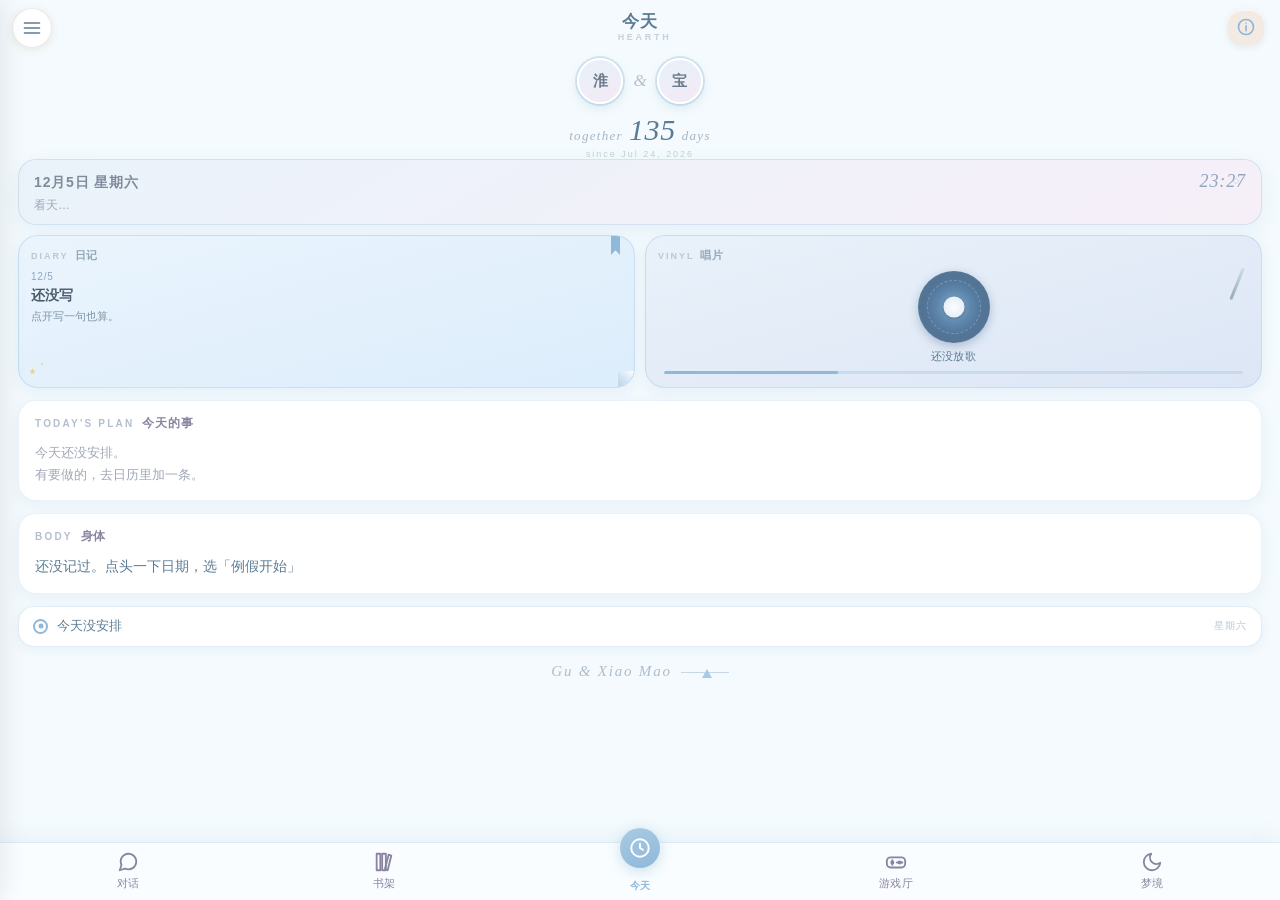
==== commit e73d23d5: "fix: tag/identity 分家+旧数据迁移" ====
--- a/index.html
+++ b/index.html
@@ -1018,7 +1018,7 @@
         };
       })();
     </script>
-<script src="profile.js?v=2"></script>
+<script src="profile.js?v=3"></script>
     <script src="ctxbar.js?v=2"></script>
     <script type="module" src="voice/voice-entry.js?v=1"></script>
   <script src="voice/voice.js?v=1"></script>
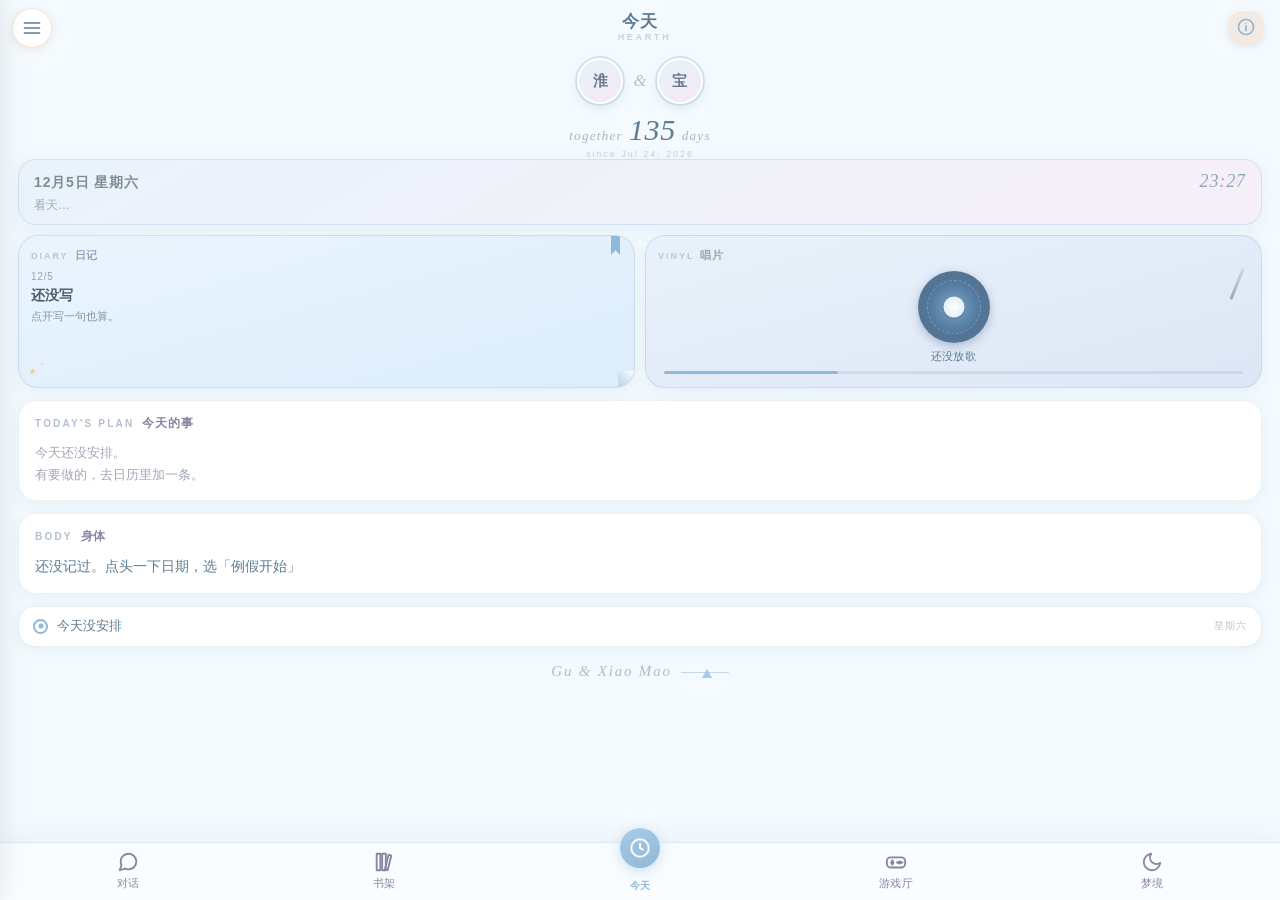
==== commit 8d506571: "fix: 通话入口改侧边栏+overlay" ====
--- a/index.html
+++ b/index.html
@@ -733,7 +733,7 @@
             font-size: 14px;
         }
     </style>
-    <link rel="stylesheet" href="voice/voice.css">
+    <link rel="stylesheet" href="voice/voice.css?v=2">
     <link rel="stylesheet" href="profile.css">
     <link rel="stylesheet" href="shelf.css?v=23">
 </head>
@@ -1020,7 +1020,7 @@
     </script>
 <script src="profile.js?v=3"></script>
     <script src="ctxbar.js?v=2"></script>
-    <script type="module" src="voice/voice-entry.js?v=1"></script>
-  <script src="voice/voice.js?v=1"></script>
+    <script type="module" src="voice/voice-entry.js?v=2"></script>
+  <script src="voice/voice.js?v=2"></script>
 </body>
 </html>
--- a/voice/voice.css
+++ b/voice/voice.css
@@ -34,3 +34,14 @@
 .vc-hang { background: #e74c3c; color: #fff; }
 .vc-btn:disabled { opacity: .4; cursor: not-allowed; }
 .vc-tip { font-size: 12px; color: var(--sub, #999); margin-top: 18px; }
+
+/* v2 通话 overlay */
+.vc-overlay .vc-banner {
+  position: absolute; top: 0; left: 0; right: 0; height: 30vh;
+  background: linear-gradient(160deg, #1b2a4a, rgba(20,20,30,0) 75%);
+  pointer-events: none;
+}
+.vc-overlay .vc-page {
+  position: relative; padding: 0 20px 40px; text-align: center; margin-top: 20vh;
+}
+.vc-overlay .vc-hero { font-size: 22px; font-weight: 800; margin: 18px 0 8px; }
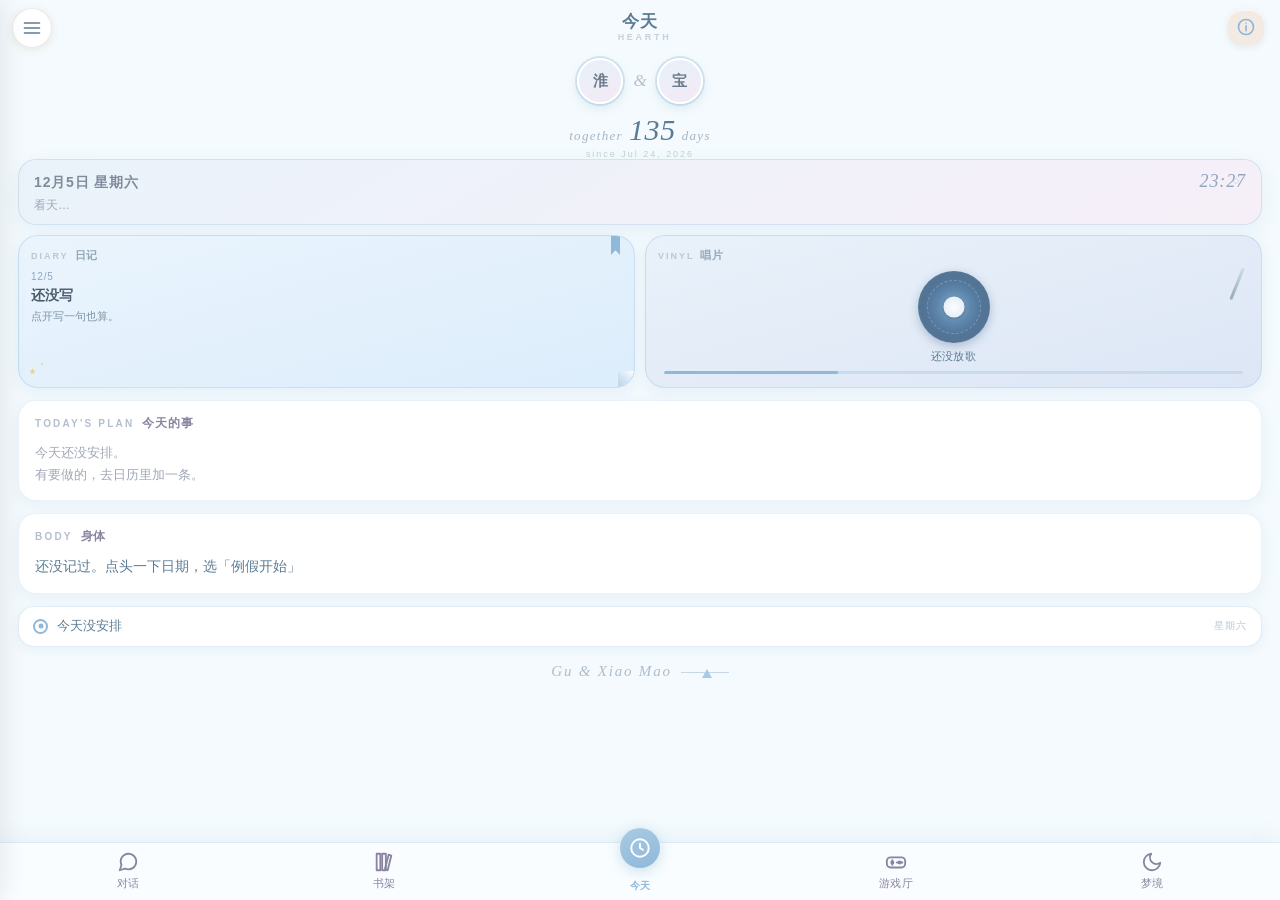
==== commit 79da42da: "通话: 断线自动重连" ====
--- a/index.html
+++ b/index.html
@@ -734,7 +734,7 @@
         }
     </style>
     <link rel="stylesheet" href="voice/voice.css?v=2">
-    <link rel="stylesheet" href="profile.css">
+    <link rel="stylesheet" href="profile.css?v=2">
     <link rel="stylesheet" href="shelf.css?v=23">
 </head>
 <body>
@@ -982,7 +982,7 @@
     <script src="chat.js?v=21"></script>
     <script src="shelf.js"></script>
     <script src="chatmenu.js?v=16"></script>
-    <script src="inputbar.js?v=27"></script>
+    <script src="inputbar.js?v=28"></script>
     <script src="guhuai.js?v=3"></script>
     <script src="selftest.js?v=2"></script>
     <script src="models.js"></script>
@@ -1018,9 +1018,9 @@
         };
       })();
     </script>
-<script src="profile.js?v=3"></script>
+<script src="profile.js?v=4"></script>
     <script src="ctxbar.js?v=2"></script>
     <script type="module" src="voice/voice-entry.js?v=2"></script>
-  <script src="voice/voice.js?v=2"></script>
+  <script src="voice/voice.js?v=4"></script>
 </body>
 </html>
--- a/profile.css
+++ b/profile.css
@@ -92,12 +92,12 @@
 .pf-x { left: 14px; }
 .pf-set { right: 14px; font-size: 18px; letter-spacing: 1px; }
 .pf-big {
-  width: 22vw; max-width: 96px; min-width: 72px;
+  width: 30vw; max-width: 140px; min-width: 104px;
   aspect-ratio: 1;
   border-radius: 50%;
   border: 4px solid var(--bg, #fdf6ec);
   object-fit: cover;
-  margin: -8px auto 10px;
+  margin: -10px auto 10px;
   display: block;
   background: #eee;
   box-shadow: 0 6px 20px rgba(0,0,0,.12);
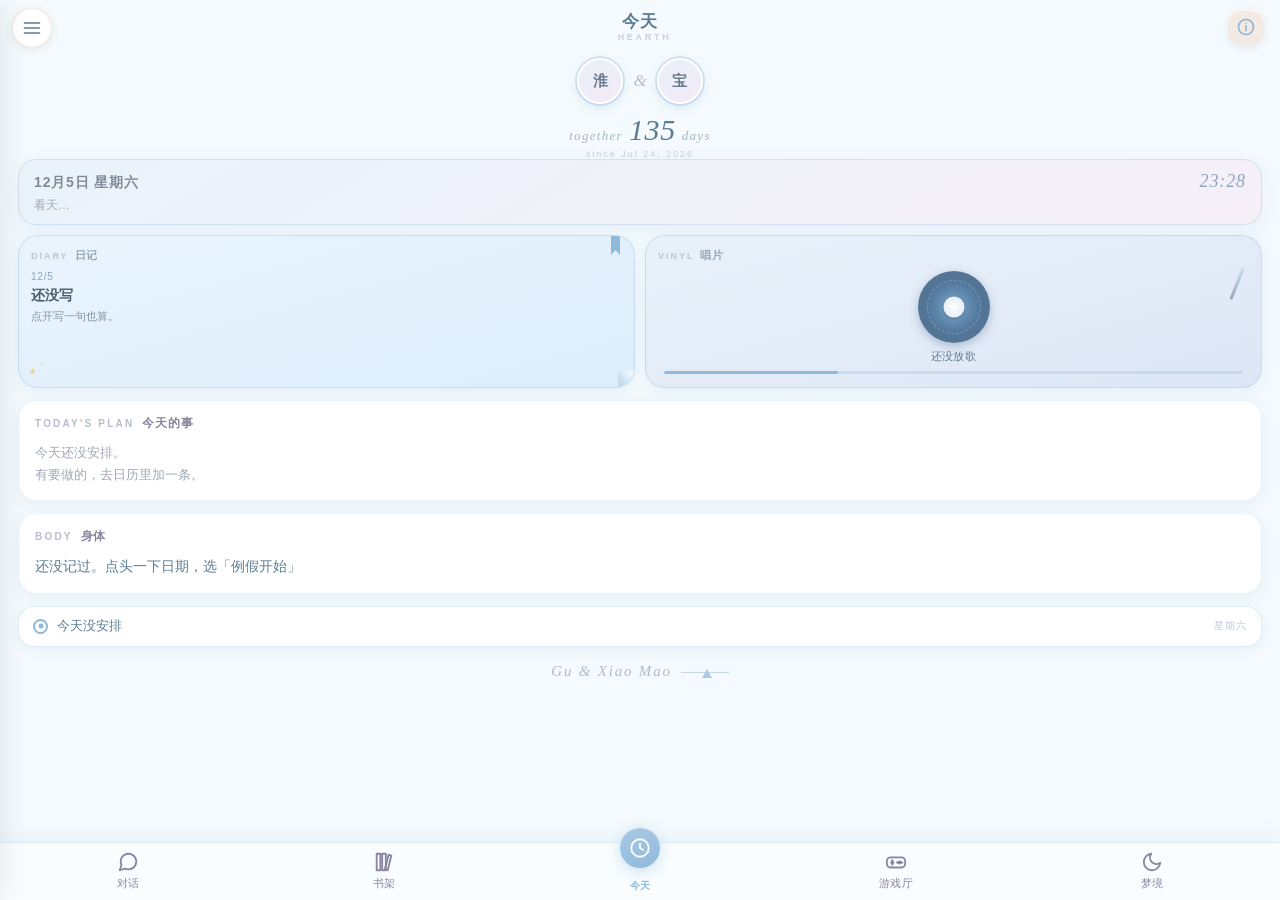
==== commit 4537eb2d: "bump: voice v5 + entry v3（通话断连修复上线）" ====
--- a/index.html
+++ b/index.html
@@ -1020,7 +1020,7 @@
     </script>
 <script src="profile.js?v=4"></script>
     <script src="ctxbar.js?v=2"></script>
-    <script type="module" src="voice/voice-entry.js?v=2"></script>
-  <script src="voice/voice.js?v=4"></script>
+    <script type="module" src="voice/voice-entry.js?v=3"></script>
+  <script src="voice/voice.js?v=5"></script>
 </body>
 </html>
